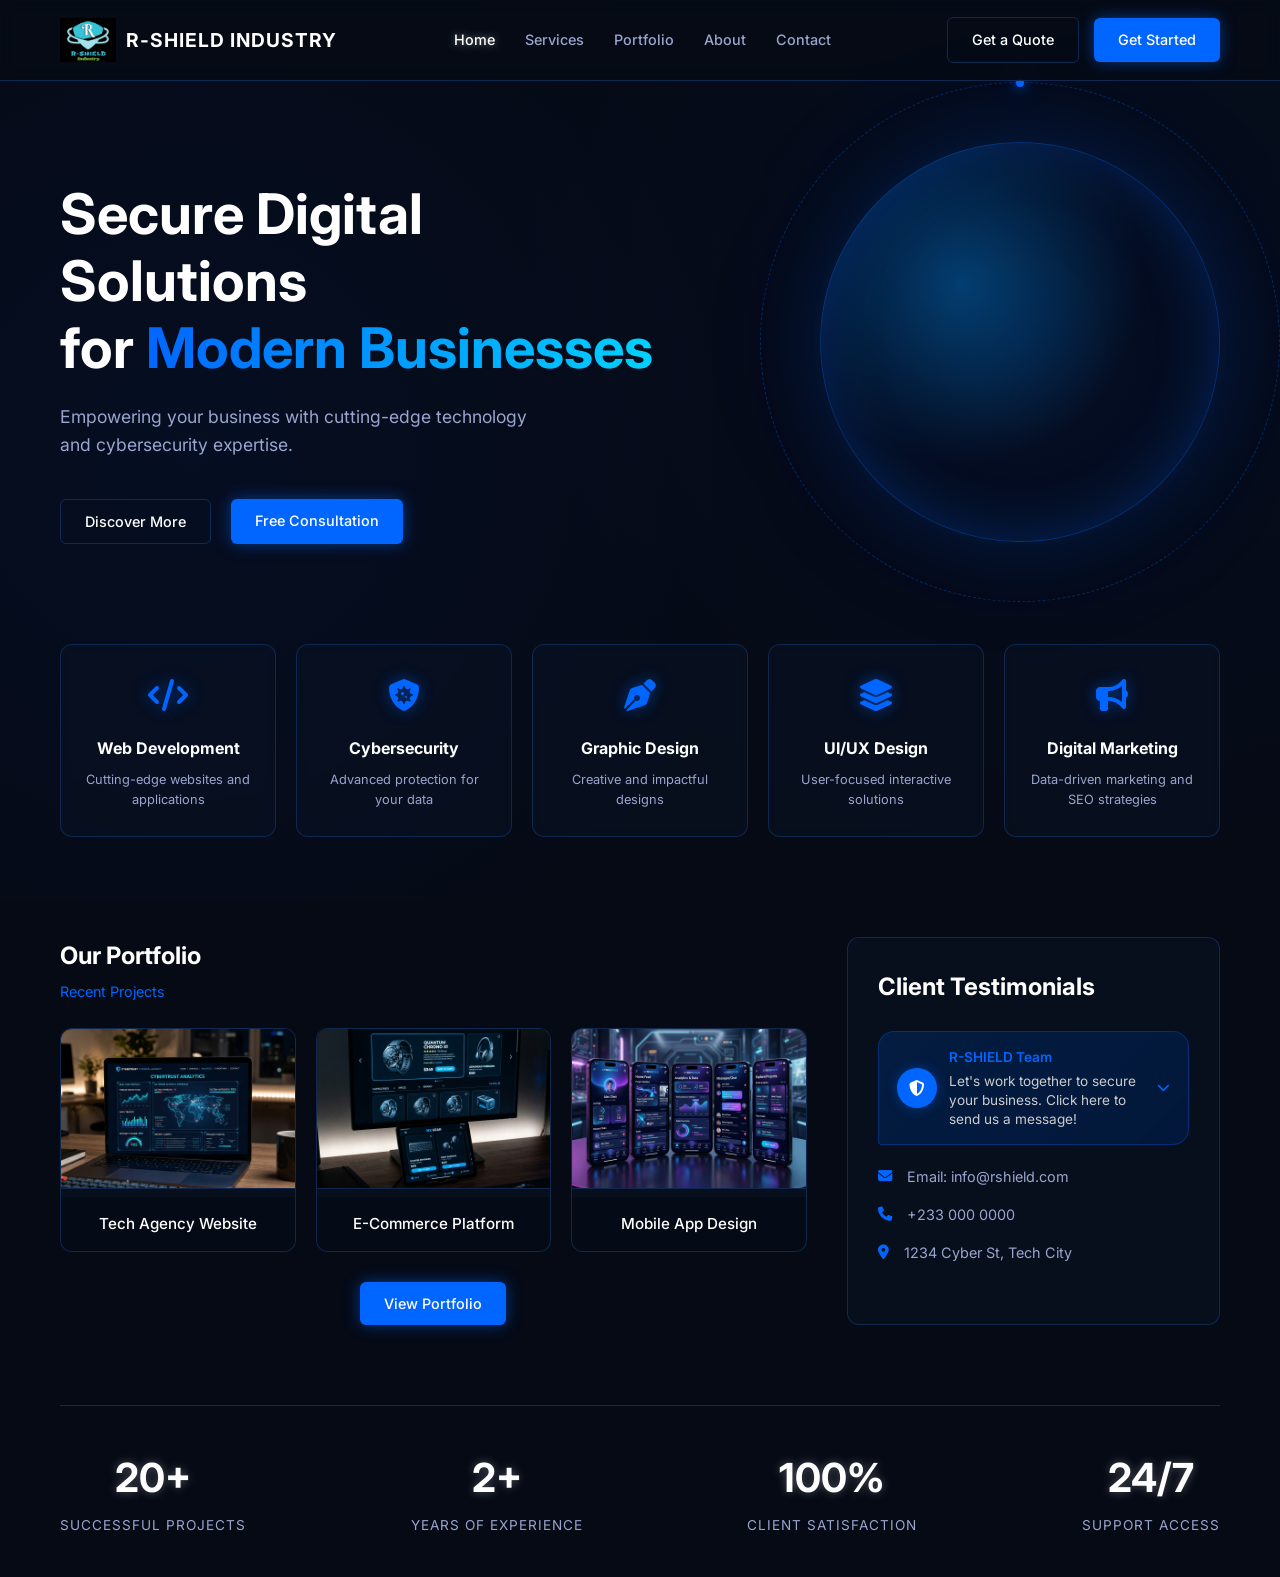
==== index.html @ 27b5699f "Fist commit" ====
<!DOCTYPE html>
<html lang="en">
<head>
    <meta charset="UTF-8">
    <meta name="viewport" content="width=device-width, initial-scale=1.0">
    <title>R-SHIELD INDUSTRY | Secure Digital Solutions</title>
    <link rel="stylesheet" href="styles.css">
    <link rel="stylesheet" href="https://cdnjs.cloudflare.com/ajax/libs/font-awesome/6.4.0/css/all.min.css">
</head>
<body>
    <header>
        <div class="container nav-container">
            <a href="index.html" class="logo">
                <img src="assets/images/logo.png" alt="R-SHIELD Logo">
                <span>R-SHIELD INDUSTRY</span>
            </a>
            <nav>
                <ul class="nav-links">
                    <li><a href="index.html" class="active">Home</a></li>
                    <li><a href="services.html">Services</a></li>
                    <li><a href="portfolio.html">Portfolio</a></li>
                    <li><a href="about.html">About</a></li>
                    <li><a href="contact.html">Contact</a></li>
                </ul>
            </nav>
            <div class="nav-actions">
                <a href="contact.html" class="btn btn-outline">Get a Quote</a>
                <a href="services.html" class="btn btn-primary">Get Started</a>
            </div>
        </div>
    </header>

    <main class="container">
        <!-- Hero Section -->
        <section class="hero">
            <div class="hero-content">
                <h1>Secure Digital Solutions<br>for <span class="text-gradient">Modern Businesses</span></h1>
                <p>Empowering your business with cutting-edge technology and cybersecurity expertise.</p>
                <div class="hero-btns">
                    <a href="about.html" class="btn btn-outline">Discover More</a>
                    <a href="contact.html" class="btn btn-primary">Free Consultation</a>
                </div>
            </div>
            <div class="hero-graphic">
                <div class="globe-ring globe-ring-1">
                    <div class="globe-ring-dot"></div>
                </div>
                <div class="globe"></div>
            </div>
        </section>

        <!-- Services Grid -->
        <section class="services">
            <div class="services-grid">
                <div class="service-card">
                    <div class="service-icon"><i class="fa-solid fa-code"></i></div>
                    <h3>Web Development</h3>
                    <p>Cutting-edge websites and applications</p>
                </div>
                <div class="service-card">
                    <div class="service-icon"><i class="fa-solid fa-shield-virus"></i></div>
                    <h3>Cybersecurity</h3>
                    <p>Advanced protection for your data</p>
                </div>
                <div class="service-card">
                    <div class="service-icon"><i class="fa-solid fa-pen-nib"></i></div>
                    <h3>Graphic Design</h3>
                    <p>Creative and impactful designs</p>
                </div>
                <div class="service-card">
                    <div class="service-icon"><i class="fa-solid fa-layer-group"></i></div>
                    <h3>UI/UX Design</h3>
                    <p>User-focused interactive solutions</p>
                </div>
                <div class="service-card">
                    <div class="service-icon"><i class="fa-solid fa-bullhorn"></i></div>
                    <h3>Digital Marketing</h3>
                    <p>Data-driven marketing and SEO strategies</p>
                </div>
            </div>
        </section>

        <!-- Bottom Layout: Portfolio & Testimonials/Contact -->
        <section class="bottom-section">
            <div class="portfolio-section">
                <div class="section-header">
                    <h2>Our Portfolio</h2>
                    <p>Recent Projects</p>
                </div>
                <div class="portfolio-grid">
                    <div class="portfolio-card">
                        <img src="assets/images/project-tech-agency.png" alt="Tech Agency Website" class="portfolio-img">
                        <div class="portfolio-title">Tech Agency Website</div>
                    </div>
                    <div class="portfolio-card">
                        <img src="assets/images/project-ecommerce.png" alt="E-Commerce Platform" class="portfolio-img">
                        <div class="portfolio-title">E-Commerce Platform</div>
                    </div>
                    <div class="portfolio-card">
                        <img src="assets/images/project-mobile-app.png" alt="Mobile App Design" class="portfolio-img">
                        <div class="portfolio-title">Mobile App Design</div>
                    </div>
                </div>
                <a href="portfolio.html" class="btn btn-primary btn-center" style="width: max-content;">View Portfolio</a>
            </div>

            <div class="contact-panel" style="overflow: visible;">
                <div class="section-header">
                    <h2>Client Testimonials</h2>
                </div>

                <!-- Message Bubble -->
                <div class="message-bubble" id="messageBubble" onclick="toggleContactForm()">
                    <div class="bubble-avatar">
                        <i class="fa-solid fa-shield-halved"></i>
                    </div>
                    <div class="bubble-content">
                        <div class="bubble-name">R-SHIELD Team</div>
                        <p>Let's work together to secure your business. Click here to send us a message!</p>
                    </div>
                    <div class="bubble-indicator">
                        <i class="fa-solid fa-chevron-down" id="bubbleArrow"></i>
                    </div>
                </div>
                
                <div class="contact-info">
                    <div class="contact-item">
                        <i class="fa-solid fa-envelope"></i>
                        <span>Email: info@rshield.com</span>
                    </div>
                    <div class="contact-item">
                        <i class="fa-solid fa-phone"></i>
                        <span>+233 000 0000</span>
                    </div>
                    <div class="contact-item">
                        <i class="fa-solid fa-location-dot"></i>
                        <span>1234 Cyber St, Tech City</span>
                    </div>
                </div>

                <!-- Collapsible Contact Form -->
                <div class="contact-form-wrapper" id="contactFormWrapper">
                    <div class="contact-form" style="position: relative; right: auto; bottom: auto; width: 100%; cursor: default;">
                        <form action="https://formspree.io/f/mrejvlvp" method="POST">
                            <div class="form-group">
                                <input type="text" name="name" class="form-control" placeholder="Your Name" required>
                            </div>
                            <div class="form-group">
                                <input type="email" name="email" class="form-control" placeholder="Your Email" required>
                            </div>
                            <div class="form-group">
                                <textarea name="message" class="form-control" placeholder="Your Message" required></textarea>
                            </div>
                            <button type="submit" class="btn btn-primary">Send Message</button>
                        </form>
                    </div>
                </div>
            </div>
        </section>

        <!-- Stats Footer -->
        <section class="stats">
            <div class="stats-grid">
                <div class="stat-item">
                    <div class="stat-num">20+</div>
                    <div class="stat-label">Successful Projects</div>
                </div>
                <div class="stat-item">
                    <div class="stat-num">2+</div>
                    <div class="stat-label">Years of Experience</div>
                </div>
                <div class="stat-item">
                    <div class="stat-num">100%</div>
                    <div class="stat-label">Client Satisfaction</div>
                </div>
                <div class="stat-item">
                    <div class="stat-num">24/7</div>
                    <div class="stat-label">Support Access</div>
                </div>
            </div>
        </section>
    </main>

    <script>
    function toggleContactForm() {
        const wrapper = document.getElementById('contactFormWrapper');
        const arrow = document.getElementById('bubbleArrow');
        const bubble = document.getElementById('messageBubble');
        wrapper.classList.toggle('open');
        bubble.classList.toggle('active');
        arrow.style.transform = wrapper.classList.contains('open') ? 'rotate(180deg)' : 'rotate(0deg)';
    }
    </script>
</body>
</html>
---- styles.css ----
@import url('https://fonts.googleapis.com/css2?family=Inter:wght@300;400;500;600;700&display=swap');

:root {
  --bg-color: #050a15;
  --panel-bg: rgba(13, 22, 45, 0.6);
  --border-color: rgba(30, 70, 140, 0.5);
  --text-main: #ffffff;
  --text-muted: #9aa5ce;
  --accent-color: #0066ff;
  --accent-hover: #3385ff;
  --neon-glow: 0 0 15px rgba(0, 102, 255, 0.5);
  --glass-bg: rgba(10, 20, 40, 0.4);
  --glass-border: 1px solid rgba(40, 100, 200, 0.3);
}

* {
  margin: 0;
  padding: 0;
  box-sizing: border-box;
  font-family: 'Inter', sans-serif;
}

body {
  background-color: var(--bg-color);
  color: var(--text-main);
  line-height: 1.6;
  background-image: 
    radial-gradient(circle at 15% 50%, rgba(0, 50, 150, 0.1) 0%, transparent 50%),
    radial-gradient(circle at 85% 30%, rgba(0, 80, 200, 0.05) 0%, transparent 50%);
  background-attachment: fixed;
  overflow-x: hidden;
}

a {
  text-decoration: none;
  color: inherit;
  transition: all 0.3s ease;
}

ul {
  list-style: none;
}

/* Container */
.container {
  max-width: 1200px;
  margin: 0 auto;
  padding: 0 20px;
}

/* Header */
header {
  border-bottom: 1px solid var(--border-color);
  background: rgba(5, 10, 21, 0.8);
  backdrop-filter: blur(10px);
  position: sticky;
  top: 0;
  z-index: 100;
}

.nav-container {
  display: flex;
  justify-content: space-between;
  align-items: center;
  height: 80px;
}

.logo {
  display: flex;
  align-items: center;
  gap: 10px;
  font-weight: 700;
  font-size: 1.2rem;
  letter-spacing: 1px;
}

.logo img {
  height: 45px;
  width: auto;
  object-fit: contain;
}

.nav-links {
  display: flex;
  gap: 30px;
}

.nav-links a {
  font-size: 0.9rem;
  font-weight: 500;
  color: var(--text-muted);
}

.nav-links a:hover, .nav-links a.active {
  color: var(--text-main);
  text-shadow: 0 0 8px rgba(255, 255, 255, 0.5);
}

.nav-actions {
  display: flex;
  gap: 15px;
  align-items: center;
}

.btn {
  padding: 10px 24px;
  border-radius: 6px;
  font-size: 0.9rem;
  font-weight: 500;
  cursor: pointer;
  transition: all 0.3s ease;
}

.btn-outline {
  background: transparent;
  border: 1px solid var(--border-color);
  color: var(--text-main);
}

.btn-outline:hover {
  background: rgba(255, 255, 255, 0.05);
  border-color: var(--text-muted);
}

.btn-primary {
  background: var(--accent-color);
  border: none;
  color: white;
  box-shadow: var(--neon-glow);
}

.btn-primary:hover {
  background: var(--accent-hover);
  box-shadow: 0 0 20px rgba(0, 102, 255, 0.7);
}

/* Hero Section */
.hero {
  padding: 100px 0 60px;
  position: relative;
}

.hero-content {
  max-width: 600px;
}

.hero h1 {
  font-size: 3.5rem;
  line-height: 1.2;
  margin-bottom: 20px;
  font-weight: 700;
}

.text-gradient {
  background: linear-gradient(90deg, #0066ff, #00d2ff);
  -webkit-background-clip: text;
  -webkit-text-fill-color: transparent;
}

.hero p {
  color: var(--text-muted);
  font-size: 1.1rem;
  margin-bottom: 40px;
  max-width: 500px;
}

.hero-btns {
  display: flex;
  gap: 20px;
}

.hero-graphic {
  position: absolute;
  top: 50%;
  right: 0;
  transform: translateY(-50%);
  width: 400px;
  height: 400px;
  pointer-events: none;
  z-index: -1;
}

.globe {
  width: 100%;
  height: 100%;
  border-radius: 50%;
  background:
    radial-gradient(circle at 35% 35%, rgba(0, 150, 255, 0.35) 0%, transparent 50%),
    radial-gradient(circle at 50% 50%, rgba(0, 60, 180, 0.15) 0%, transparent 80%),
    radial-gradient(circle at 50% 50%, #050a15 0%, #050a15 100%);
  border: 1.5px solid rgba(0, 100, 255, 0.4);
  box-shadow:
    inset 0 0 60px rgba(0, 100, 255, 0.25),
    inset 0 0 120px rgba(0, 60, 200, 0.1),
    0 0 80px rgba(0, 100, 255, 0.15),
    0 0 150px rgba(0, 60, 200, 0.08);
  position: relative;
  overflow: hidden;
  animation: globePulse 4s ease-in-out infinite;
}

/* Horizontal grid lines 
.globe::before {
  content: '';
  position: absolute;
  top: 0; left: 0; right: 0; bottom: 0;
  border-radius: 50%;
  background:
    repeating-linear-gradient(
      0deg,
      transparent,
      transparent 18%,
      rgba(0, 100, 255, 0.12) 18%,
      rgba(0, 100, 255, 0.12) 18.5%
    );
  animation: globeGridScroll 12s linear infinite;
} */

/* Vertical grid lines 
.globe::after {
  content: '';
  position: absolute;
  top: 0; left: 0; right: 0; bottom: 0;
  border-radius: 50%;
  background:
    repeating-linear-gradient(
      90deg,
      transparent,
      transparent 14%,
      rgba(0, 100, 255, 0.1) 14%,
      rgba(0, 100, 255, 0.1) 14.5%
    );
  animation: globeGridScroll 20s linear infinite reverse;
} */

/* Orbital rings */
.globe-ring {
  position: absolute;
  border-radius: 50%;
  border: 1.5px solid rgba(0, 120, 255, 0.3);
  animation: orbitSpin 15s linear infinite;
}

.globe-ring-1 {
  top: -15%; left: -15%; right: -15%; bottom: -15%;
  border-style: dashed;
  animation-duration: 20s;
}


/* Dot on ring */
.globe-ring-dot {
  position: absolute;
  width: 8px;
  height: 8px;
  background: var(--accent-color);
  border-radius: 50%;
  box-shadow: 0 0 12px var(--accent-color), 0 0 25px rgba(0, 102, 255, 0.5);
  top: -4px;
  left: 50%;
  transform: translateX(-50%);
}

@keyframes orbitSpin {
  from { transform: rotate(0deg); }
  to { transform: rotate(360deg); }
}

@keyframes globePulse {
  0%, 100% { box-shadow: inset 0 0 60px rgba(0,100,255,0.25), 0 0 80px rgba(0,100,255,0.15); }
  50% { box-shadow: inset 0 0 80px rgba(0,100,255,0.35), 0 0 120px rgba(0,100,255,0.25); }
}

@keyframes globeGridScroll {
  from { transform: rotate(0deg); }
  to { transform: rotate(360deg); }
}

/* Services */
.services {
  padding: 40px 0;
}

.services-grid {
  display: flex;
  flex-wrap: wrap;
  gap: 20px;
  justify-content: center;
}

.service-card {
  background: var(--glass-bg);
  border: var(--glass-border);
  padding: 25px 20px;
  border-radius: 12px;
  text-align: center;
  flex: 1;
  min-width: 180px;
  transition: transform 0.3s ease, box-shadow 0.3s ease;
  backdrop-filter: blur(5px);
}

.service-card:hover {
  transform: translateY(-5px);
  box-shadow: 0 10px 30px rgba(0, 100, 255, 0.15);
  border-color: rgba(0, 100, 255, 0.5);
}

.service-icon {
  font-size: 2rem;
  margin-bottom: 15px;
  color: var(--accent-color);
  text-shadow: var(--neon-glow);
}

.service-card h3 {
  font-size: 1rem;
  margin-bottom: 8px;
}

.service-card p {
  font-size: 0.8rem;
  color: var(--text-muted);
}

/* Layout for bottom half */
.bottom-section {
  display: grid;
  grid-template-columns: 2fr 1fr;
  gap: 40px;
  padding: 60px 0;
}

/* Portfolio */
.section-header {
  margin-bottom: 25px;
}

.section-header h2 {
  font-size: 1.5rem;
  margin-bottom: 5px;
}

.section-header p {
  color: var(--accent-color);
  font-size: 0.9rem;
}

.portfolio-grid {
  display: grid;
  grid-template-columns: repeat(3, 1fr);
  gap: 20px;
  margin-bottom: 30px;
}

.portfolio-card {
  background: var(--glass-bg);
  border: var(--glass-border);
  border-radius: 12px;
  overflow: hidden;
  position: relative;
  transition: transform 0.3s ease;
}

.portfolio-card:hover {
  transform: scale(1.03);
}

.portfolio-img {
  width: 100%;
  height: 160px;
  background-color: rgba(0,0,0,0.5);
  object-fit: cover;
  border-bottom: 1px solid var(--border-color);
}

.portfolio-title {
  padding: 15px;
  text-align: center;
  font-size: 0.95rem;
  font-weight: 500;
  background: rgba(5, 10, 21, 0.8);
}

.btn-center {
  display: block;
  margin: 0 auto;
}

/* Contact / Testimonials */
.contact-panel {
  background: var(--glass-bg);
  border: var(--glass-border);
  border-radius: 12px;
  padding: 30px;
  position: relative;
}

.testimonial-box {
  background: rgba(0, 0, 0, 0.3);
  padding: 15px;
  border-radius: 8px;
  border-left: 3px solid var(--accent-color);
  margin-bottom: 30px;
  font-size: 0.95rem;
  font-style: italic;
  color: #ddd;
}

/* Message Bubble */
.message-bubble {
  display: flex;
  align-items: center;
  gap: 12px;
  background: linear-gradient(135deg, rgba(0, 50, 120, 0.4), rgba(0, 30, 80, 0.6));
  border: 1px solid rgba(0, 100, 255, 0.3);
  border-radius: 16px;
  border-bottom-left-radius: 4px;
  padding: 15px 18px;
  margin-bottom: 20px;
  cursor: pointer;
  transition: all 0.3s ease;
  position: relative;
}

.message-bubble:hover {
  border-color: var(--accent-color);
  box-shadow: 0 4px 20px rgba(0, 102, 255, 0.2);
  transform: translateY(-2px);
}

.message-bubble.active {
  border-color: var(--accent-color);
  box-shadow: 0 4px 25px rgba(0, 102, 255, 0.3);
}

.bubble-avatar {
  width: 40px;
  height: 40px;
  min-width: 40px;
  background: var(--accent-color);
  border-radius: 50%;
  display: flex;
  align-items: center;
  justify-content: center;
  font-size: 1rem;
  color: white;
  box-shadow: 0 0 12px rgba(0, 102, 255, 0.4);
}

.bubble-content {
  flex: 1;
}

.bubble-name {
  font-weight: 600;
  font-size: 0.85rem;
  color: var(--accent-color);
  margin-bottom: 3px;
}

.bubble-content p {
  font-size: 0.85rem;
  color: #ccc;
  margin: 0;
  line-height: 1.4;
}

.bubble-indicator {
  color: var(--accent-color);
  font-size: 0.8rem;
}

.bubble-indicator i {
  transition: transform 0.3s ease;
}

/* Collapsible Contact Form Wrapper */
.contact-form-wrapper {
  max-height: 0;
  overflow: hidden;
  transition: max-height 0.5s cubic-bezier(0.4, 0, 0.2, 1), opacity 0.3s ease;
  opacity: 0;
}

.contact-form-wrapper.open {
  max-height: 500px;
  opacity: 1;
}

.contact-info {
  margin-bottom: 30px;
}

.contact-item {
  display: flex;
  align-items: center;
  gap: 15px;
  margin-bottom: 15px;
  font-size: 0.9rem;
  color: var(--text-muted);
}

.contact-item i {
  color: var(--accent-color);
}

.contact-form {
  position: absolute;
  right: -20px;
  bottom: -20px;
  background: rgba(8, 16, 32, 0.95);
  padding: 25px;
  border-radius: 12px;
  border: 1px solid var(--border-color);
  box-shadow: 0 15px 40px rgba(0,0,0,0.5);
  width: calc(100% - 40px);
  backdrop-filter: blur(10px);
  cursor: grab;
  z-index: 10;
  transition: box-shadow 0.3s ease;
  user-select: none;
}

.contact-form.dragging {
  cursor: grabbing;
  box-shadow: 0 20px 60px rgba(0, 102, 255, 0.3), 0 15px 40px rgba(0,0,0,0.6);
  border-color: var(--accent-color);
}

.contact-form .drag-handle {
  display: flex;
  align-items: center;
  justify-content: center;
  gap: 5px;
  padding: 6px 0 12px;
  cursor: grab;
  color: var(--text-muted);
  font-size: 0.75rem;
  letter-spacing: 1px;
  text-transform: uppercase;
}

.contact-form .drag-handle i {
  font-size: 0.7rem;
}

.form-group {
  margin-bottom: 15px;
}

.form-control {
  width: 100%;
  background: rgba(255, 255, 255, 0.05);
  border: 1px solid rgba(255, 255, 255, 0.1);
  padding: 12px 15px;
  border-radius: 6px;
  color: white;
  font-size: 0.9rem;
  outline: none;
  transition: border-color 0.3s;
}

.form-control:focus {
  border-color: var(--accent-color);
}

select.form-control option {
  background-color: var(--bg-color);
  color: white;
}

textarea.form-control {
  resize: vertical;
  min-height: 80px;
}

.contact-form .btn {
  width: 100%;
}

/* Stats Footer */
.stats {
  border-top: 1px solid var(--border-color);
  padding: 40px 0;
  margin-top: 20px;
}

.stats-grid {
  display: flex;
  justify-content: space-between;
}

.stat-item {
  text-align: center;
}

.stat-num {
  font-size: 2.5rem;
  font-weight: 700;
  color: white;
  text-shadow: 0 0 10px rgba(255, 255, 255, 0.3);
  margin-bottom: 5px;
}

.stat-label {
  font-size: 0.85rem;
  color: var(--text-muted);
  text-transform: uppercase;
  letter-spacing: 1px;
}

/* Page specific content area */
.page-header {
  text-align: center;
  padding: 100px 0 80px;
  border-bottom: 1px solid var(--border-color);
  margin-bottom: 60px;
  position: relative;
  overflow: hidden;
  background:
    linear-gradient(135deg, rgba(0, 30, 80, 0.9) 0%, rgba(5, 10, 21, 0.95) 50%, rgba(0, 50, 120, 0.8) 100%);
}

/* Animated grid overlay */
.page-header::before {
  content: '';
  position: absolute;
  top: 0; left: 0; right: 0; bottom: 0;
  background-image:
    linear-gradient(rgba(0, 100, 255, 0.06) 1px, transparent 1px),
    linear-gradient(90deg, rgba(0, 100, 255, 0.06) 1px, transparent 1px);
  background-size: 60px 60px;
  animation: headerGridShift 20s linear infinite;
  z-index: 0;
}

/* Glowing radial accent */
.page-header::after {
  content: '';
  position: absolute;
  width: 500px;
  height: 500px;
  border-radius: 50%;
  top: 50%;
  left: 50%;
  transform: translate(-50%, -50%);
  background: radial-gradient(circle, rgba(0, 102, 255, 0.15) 0%, transparent 70%);
  animation: headerPulse 6s ease-in-out infinite;
  z-index: 0;
}

.page-header .container {
  position: relative;
  z-index: 1;
}

.page-header h1 {
  font-size: 2.8rem;
  margin-bottom: 15px;
  text-shadow: 0 0 30px rgba(0, 102, 255, 0.3);
}

.page-header p {
  color: var(--text-muted);
  max-width: 600px;
  margin: 0 auto;
  font-size: 1.1rem;
}

/* Floating particles for headers */
.header-particles {
  position: absolute;
  top: 0; left: 0; right: 0; bottom: 0;
  z-index: 0;
  overflow: hidden;
}

.header-particles span {
  position: absolute;
  width: 4px;
  height: 4px;
  background: rgba(0, 150, 255, 0.5);
  border-radius: 50%;
  box-shadow: 0 0 6px rgba(0, 150, 255, 0.4);
  animation: floatParticle 8s infinite ease-in-out;
}

.header-particles span:nth-child(1) { left: 10%; top: 20%; animation-delay: 0s; animation-duration: 7s; }
.header-particles span:nth-child(2) { left: 25%; top: 70%; animation-delay: 1s; animation-duration: 9s; width: 3px; height: 3px; }
.header-particles span:nth-child(3) { left: 50%; top: 40%; animation-delay: 2s; animation-duration: 6s; }
.header-particles span:nth-child(4) { left: 70%; top: 15%; animation-delay: 0.5s; animation-duration: 10s; width: 5px; height: 5px; }
.header-particles span:nth-child(5) { left: 85%; top: 60%; animation-delay: 3s; animation-duration: 8s; }
.header-particles span:nth-child(6) { left: 40%; top: 85%; animation-delay: 1.5s; animation-duration: 7.5s; width: 3px; height: 3px; }
.header-particles span:nth-child(7) { left: 60%; top: 30%; animation-delay: 4s; animation-duration: 11s; }
.header-particles span:nth-child(8) { left: 15%; top: 55%; animation-delay: 2.5s; animation-duration: 9.5s; width: 5px; height: 5px; }

/* Page-specific header themes */
.page-header.header-services {
  background:
    linear-gradient(135deg, rgba(0, 40, 100, 0.9) 0%, rgba(5, 10, 21, 0.95) 40%, rgba(0, 80, 160, 0.7) 100%),
    url('../assets/images/service.png');
  background-size: cover;
  background-position: center;
}
.page-header.header-services::after {
  background: radial-gradient(circle, rgba(0, 180, 255, 0.12) 0%, transparent 70%);
}
.page-header.header-services .header-particles span {
  background: rgba(0, 200, 255, 0.5);
  box-shadow: 0 0 8px rgba(0, 200, 255, 0.5);
}

.page-header.header-portfolio {
  background:
    linear-gradient(135deg, rgba(10, 20, 60, 0.9) 0%, rgba(5, 10, 21, 0.95) 40%, rgba(30, 60, 150, 0.7) 100%),
    url('../assets/images/portfolio.png');
  background-size: cover;
  background-position: center;
}
.page-header.header-portfolio::after {
  background: radial-gradient(circle, rgba(60, 100, 255, 0.12) 0%, transparent 70%);
}
.page-header.header-portfolio .header-particles span {
  background: rgba(80, 120, 255, 0.5);
  box-shadow: 0 0 8px rgba(80, 120, 255, 0.5);
}

.page-header.header-about {
  background:
    linear-gradient(135deg, rgba(20, 10, 60, 0.9) 0%, rgba(5, 10, 21, 0.95) 40%, rgba(60, 20, 120, 0.6) 100%),
    url('../assets/images/about.png');
  background-size: cover;
  background-position: center;
}
.page-header.header-about::after {
  background: radial-gradient(circle, rgba(120, 60, 255, 0.1) 0%, transparent 70%);
}
.page-header.header-about .header-particles span {
  background: rgba(140, 80, 255, 0.5);
  box-shadow: 0 0 8px rgba(140, 80, 255, 0.5);
}

.page-header.header-contact {
  background:
    linear-gradient(135deg, rgba(0, 40, 50, 0.9) 0%, rgba(5, 10, 21, 0.95) 40%, rgba(0, 100, 80, 0.6) 100%),
    url('../assets/images/contact.png');
  background-size: cover;
  background-position: center;
}
.page-header.header-contact::after {
  background: radial-gradient(circle, rgba(0, 200, 150, 0.1) 0%, transparent 70%);
}
.page-header.header-contact .header-particles span {
  background: rgba(0, 220, 170, 0.5);
  box-shadow: 0 0 8px rgba(0, 220, 170, 0.5);
}

@keyframes headerGridShift {
  0% { transform: translate(0, 0); }
  100% { transform: translate(60px, 60px); }
}

@keyframes headerPulse {
  0%, 100% { opacity: 0.6; transform: translate(-50%, -50%) scale(1); }
  50% { opacity: 1; transform: translate(-50%, -50%) scale(1.15); }
}

@keyframes floatParticle {
  0%, 100% { transform: translateY(0) translateX(0); opacity: 0.4; }
  25% { transform: translateY(-20px) translateX(10px); opacity: 1; }
  50% { transform: translateY(-10px) translateX(-15px); opacity: 0.6; }
  75% { transform: translateY(-25px) translateX(5px); opacity: 0.9; }
}

.content-section {
  padding: 40px 0;
  min-height: 50vh;
}

/* About page */
.about-grid {
  display: grid;
  grid-template-columns: 1fr 1fr;
  gap: 50px;
  align-items: center;
}

.about-text h2 {
  font-size: 2rem;
  margin-bottom: 20px;
  color: var(--text-main);
}

.about-text p {
  color: var(--text-muted);
  margin-bottom: 15px;
  font-size: 1.05rem;
}

.team-grid {
  display: grid;
  grid-template-columns: repeat(3, 1fr);
  gap: 30px;
  margin-top: 60px;
}

.team-card {
  background: var(--glass-bg);
  border: var(--glass-border);
  border-radius: 12px;
  padding: 20px;
  text-align: center;
}

.team-card img {
  width: 150px;
  height: 150px;
  border-radius: 50%;
  object-fit: cover;
  margin-bottom: 15px;
  border: 3px solid var(--accent-color);
}

.team-card h3 {
  font-size: 1.2rem;
  margin-bottom: 5px;
}

.team-card p {
  color: var(--accent-color);
  font-size: 0.9rem;
}

@media (max-width: 900px) {
  .hero-graphic {
    display: none;
  }
  .bottom-section {
    grid-template-columns: 1fr;
  }
  .portfolio-grid {
    grid-template-columns: 1fr;
  }
  .contact-form {
    position: relative;
    right: 0;
    bottom: 0;
    width: 100%;
    margin-top: 20px;
  }
  .stats-grid {
    flex-wrap: wrap;
    gap: 30px;
  }
  .stat-item {
    width: 45%;
  }
  .about-grid {
    grid-template-columns: 1fr;
  }
  .team-grid {
    grid-template-columns: 1fr;
  }
}
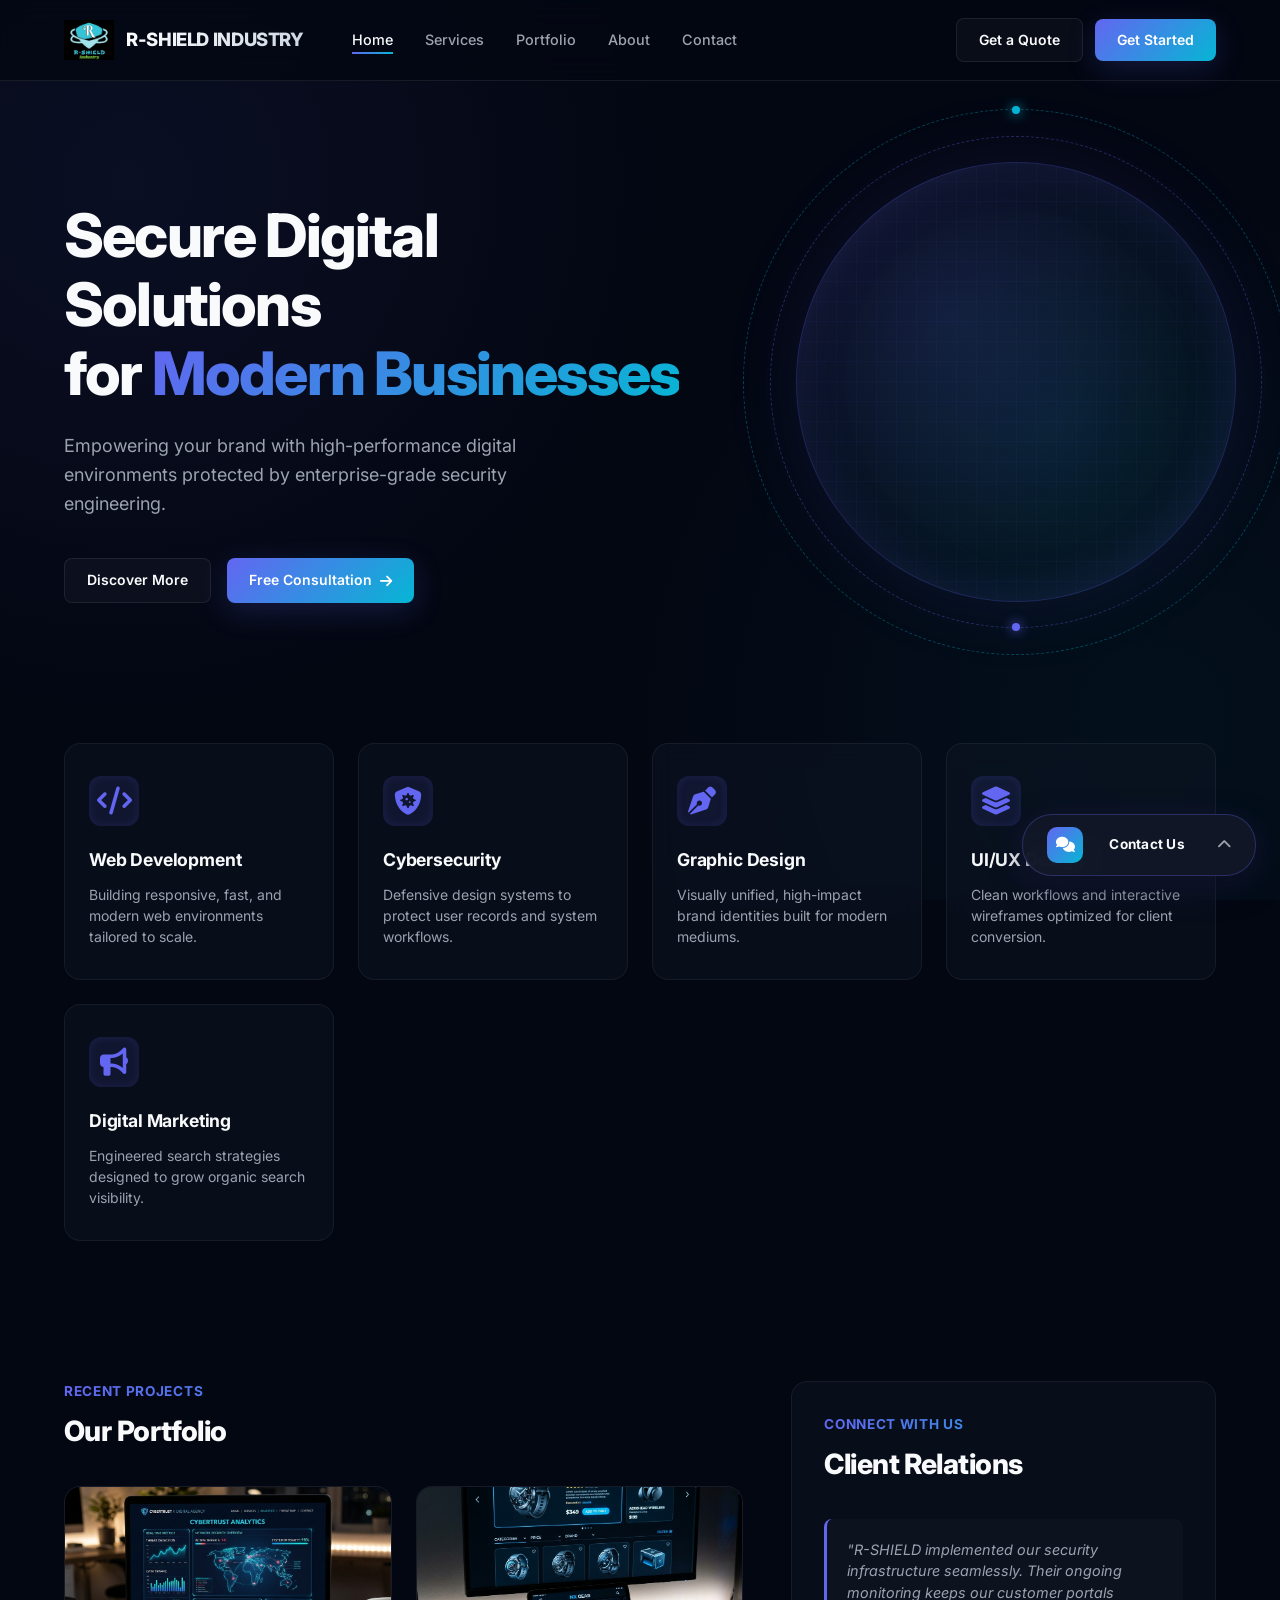
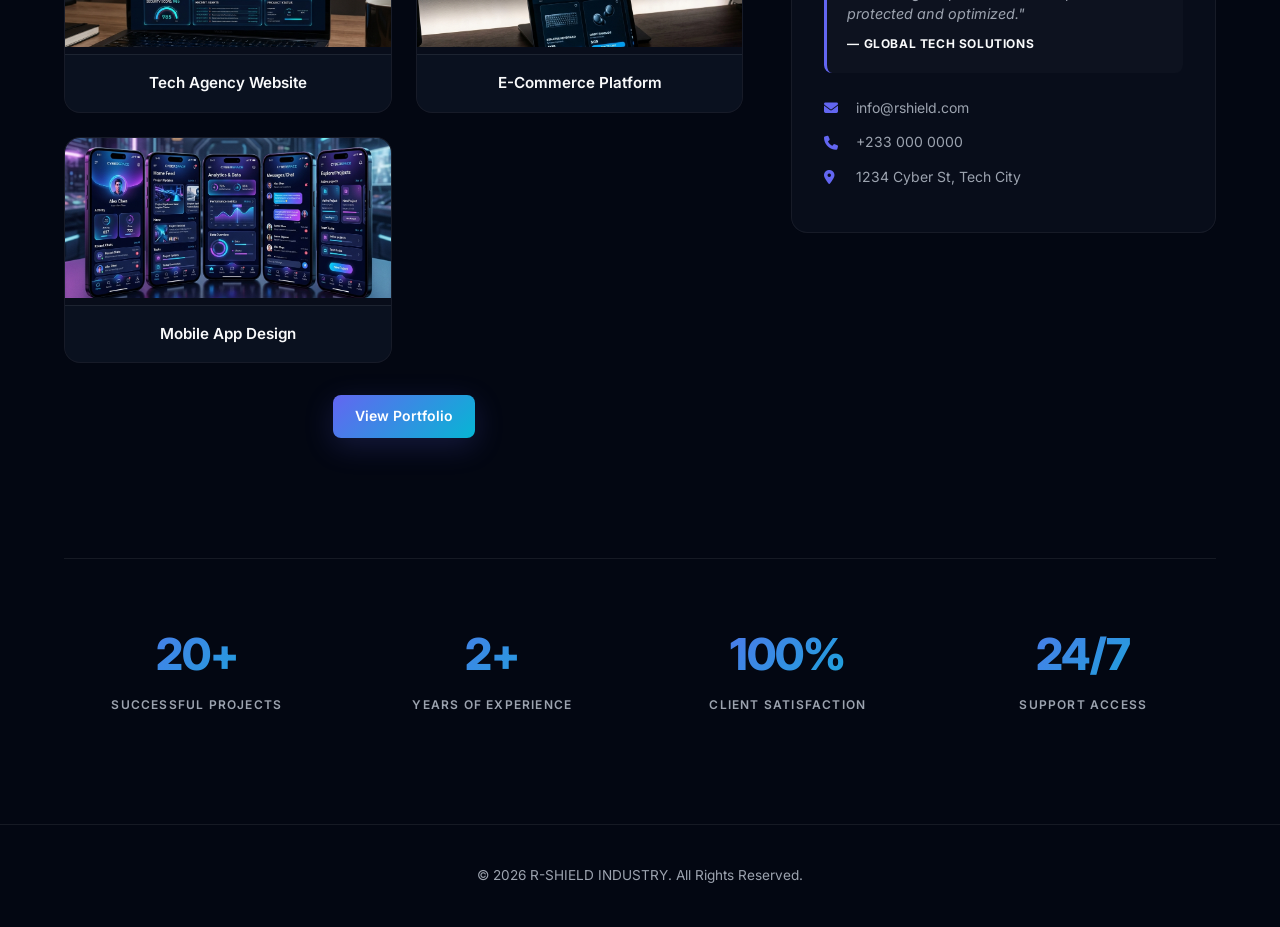
==== commit 3f52b4bc: "updated UI and added responsiveness" ====
--- a/index.html
+++ b/index.html
@@ -14,19 +14,26 @@
                 <img src="assets/images/logo.png" alt="R-SHIELD Logo">
                 <span>R-SHIELD INDUSTRY</span>
             </a>
-            <nav>
-                <ul class="nav-links">
-                    <li><a href="index.html" class="active">Home</a></li>
-                    <li><a href="services.html">Services</a></li>
-                    <li><a href="portfolio.html">Portfolio</a></li>
-                    <li><a href="about.html">About</a></li>
-                    <li><a href="contact.html">Contact</a></li>
-                </ul>
-            </nav>
-            <div class="nav-actions">
-                <a href="contact.html" class="btn btn-outline">Get a Quote</a>
-                <a href="services.html" class="btn btn-primary">Get Started</a>
-            </div>
+            
+            <div class="nav-menu-wrapper" id="navMenuWrapper">
+                <nav>
+                    <ul class="nav-links">
+                        <li><a href="index.html" class="active">Home</a></li>
+                        <li><a href="services.html">Services</a></li>
+                        <li><a href="portfolio.html">Portfolio</a></li>
+                        <li><a href="about.html">About</a></li>
+                        <li><a href="contact.html">Contact</a></li>
+                    </ul>
+                </nav>
+                <div class="nav-actions">
+                    <a href="contact.html" class="btn btn-outline">Get a Quote</a>
+                    <a href="services.html" class="btn btn-primary">Get Started</a>
+                </div>
+            </div>
+
+            <button class="menu-toggle" id="menuToggle" aria-label="Toggle navigation" onclick="toggleMobileMenu()">
+                <i class="fa-solid fa-bars"></i>
+            </button>
         </div>
     </header>
 
@@ -35,14 +42,17 @@
         <section class="hero">
             <div class="hero-content">
                 <h1>Secure Digital Solutions<br>for <span class="text-gradient">Modern Businesses</span></h1>
-                <p>Empowering your business with cutting-edge technology and cybersecurity expertise.</p>
+                <p>Empowering your brand with high-performance digital environments protected by enterprise-grade security engineering.</p>
                 <div class="hero-btns">
                     <a href="about.html" class="btn btn-outline">Discover More</a>
-                    <a href="contact.html" class="btn btn-primary">Free Consultation</a>
+                    <a href="contact.html" class="btn btn-primary">Free Consultation <i class="fa-solid fa-arrow-right"></i></a>
                 </div>
             </div>
             <div class="hero-graphic">
-                <div class="globe-ring globe-ring-1">
+                <div class="globe-ring-1">
+                    <div class="globe-ring-dot"></div>
+                </div>
+                <div class="globe-ring-2">
                     <div class="globe-ring-dot"></div>
                 </div>
                 <div class="globe"></div>
@@ -55,27 +65,27 @@
                 <div class="service-card">
                     <div class="service-icon"><i class="fa-solid fa-code"></i></div>
                     <h3>Web Development</h3>
-                    <p>Cutting-edge websites and applications</p>
+                    <p>Building responsive, fast, and modern web environments tailored to scale.</p>
                 </div>
                 <div class="service-card">
                     <div class="service-icon"><i class="fa-solid fa-shield-virus"></i></div>
                     <h3>Cybersecurity</h3>
-                    <p>Advanced protection for your data</p>
+                    <p>Defensive design systems to protect user records and system workflows.</p>
                 </div>
                 <div class="service-card">
                     <div class="service-icon"><i class="fa-solid fa-pen-nib"></i></div>
                     <h3>Graphic Design</h3>
-                    <p>Creative and impactful designs</p>
+                    <p>Visually unified, high-impact brand identities built for modern mediums.</p>
                 </div>
                 <div class="service-card">
                     <div class="service-icon"><i class="fa-solid fa-layer-group"></i></div>
                     <h3>UI/UX Design</h3>
-                    <p>User-focused interactive solutions</p>
+                    <p>Clean workflows and interactive wireframes optimized for client conversion.</p>
                 </div>
                 <div class="service-card">
                     <div class="service-icon"><i class="fa-solid fa-bullhorn"></i></div>
                     <h3>Digital Marketing</h3>
-                    <p>Data-driven marketing and SEO strategies</p>
+                    <p>Engineered search strategies designed to grow organic search visibility.</p>
                 </div>
             </div>
         </section>
@@ -84,8 +94,8 @@
         <section class="bottom-section">
             <div class="portfolio-section">
                 <div class="section-header">
+                    <p>Recent Projects</p>
                     <h2>Our Portfolio</h2>
-                    <p>Recent Projects</p>
                 </div>
                 <div class="portfolio-grid">
                     <div class="portfolio-card">
@@ -101,32 +111,25 @@
                         <div class="portfolio-title">Mobile App Design</div>
                     </div>
                 </div>
-                <a href="portfolio.html" class="btn btn-primary btn-center" style="width: max-content;">View Portfolio</a>
-            </div>
-
-            <div class="contact-panel" style="overflow: visible;">
+                <a href="portfolio.html" class="btn btn-primary btn-center">View Portfolio</a>
+            </div>
+
+            <!-- Contact Panel Placeholder -->
+            <div class="contact-panel">
                 <div class="section-header">
-                    <h2>Client Testimonials</h2>
-                </div>
-
-                <!-- Message Bubble -->
-                <div class="message-bubble" id="messageBubble" onclick="toggleContactForm()">
-                    <div class="bubble-avatar">
-                        <i class="fa-solid fa-shield-halved"></i>
-                    </div>
-                    <div class="bubble-content">
-                        <div class="bubble-name">R-SHIELD Team</div>
-                        <p>Let's work together to secure your business. Click here to send us a message!</p>
-                    </div>
-                    <div class="bubble-indicator">
-                        <i class="fa-solid fa-chevron-down" id="bubbleArrow"></i>
-                    </div>
+                    <p>Connect With Us</p>
+                    <h2>Client Relations</h2>
+                </div>
+
+                <div class="testimonial-box">
+                    "R-SHIELD implemented our security infrastructure seamlessly. Their ongoing monitoring keeps our customer portals protected and optimized."
+                    <span class="testimonial-author">— Global Tech Solutions</span>
                 </div>
                 
-                <div class="contact-info">
+                <div class="contact-info" style="margin-bottom: 0;">
                     <div class="contact-item">
                         <i class="fa-solid fa-envelope"></i>
-                        <span>Email: info@rshield.com</span>
+                        <span>info@rshield.com</span>
                     </div>
                     <div class="contact-item">
                         <i class="fa-solid fa-phone"></i>
@@ -137,24 +140,6 @@
                         <span>1234 Cyber St, Tech City</span>
                     </div>
                 </div>
-
-                <!-- Collapsible Contact Form -->
-                <div class="contact-form-wrapper" id="contactFormWrapper">
-                    <div class="contact-form" style="position: relative; right: auto; bottom: auto; width: 100%; cursor: default;">
-                        <form action="https://formspree.io/f/mrejvlvp" method="POST">
-                            <div class="form-group">
-                                <input type="text" name="name" class="form-control" placeholder="Your Name" required>
-                            </div>
-                            <div class="form-group">
-                                <input type="email" name="email" class="form-control" placeholder="Your Email" required>
-                            </div>
-                            <div class="form-group">
-                                <textarea name="message" class="form-control" placeholder="Your Message" required></textarea>
-                            </div>
-                            <button type="submit" class="btn btn-primary">Send Message</button>
-                        </form>
-                    </div>
-                </div>
             </div>
         </section>
 
@@ -181,15 +166,68 @@
         </section>
     </main>
 
+    <!-- Static Floating Contact Widget -->
+    <div class="floating-contact-container" id="floatingContactContainer">
+        <!-- Floating Contact Form Wrapper -->
+        <div class="contact-form-wrapper floating-form-wrapper" id="contactFormWrapper">
+            <div class="contact-form-card">
+                <h3>Send a Message</h3>
+                <form action="https://formspree.io/f/mrejvlvp" method="POST">
+                    <div class="form-group">
+                        <input type="text" name="name" class="form-control" placeholder="Your Name" required>
+                    </div>
+                    <div class="form-group">
+                        <input type="email" name="email" class="form-control" placeholder="Your Email" required>
+                    </div>
+                    <div class="form-group">
+                        <textarea name="message" class="form-control" placeholder="Your Message" required></textarea>
+                    </div>
+                    <button type="submit" class="btn btn-primary" style="width: 100%;">Send Message</button>
+                </form>
+            </div>
+        </div>
+
+        <!-- Floating Message Bubble Trigger -->
+        <div class="message-bubble floating-bubble" id="messageBubble" onclick="toggleContactForm()">
+            <div class="bubble-avatar" style="width: 36px; height: 36px; min-width: 36px; font-size: 0.95rem; margin-right: 10px;">
+                <i class="fa-solid fa-comments"></i>
+            </div>
+            <div class="bubble-content-compact">
+                <div class="bubble-title-text">Contact Us</div>
+            </div>
+            <div class="bubble-indicator" style="margin-left: 8px;">
+                <i class="fa-solid fa-chevron-up" id="bubbleArrow"></i>
+            </div>
+        </div>
+    </div>
+
+    <footer style="border-top: 1px solid var(--border-color); padding: 40px 0; text-align: center; margin-top: 50px;">
+        <p style="color: var(--text-muted); font-size: 0.85rem;">© 2026 R-SHIELD INDUSTRY. All Rights Reserved.</p>
+    </footer>
+
     <script>
+    function toggleMobileMenu() {
+        const wrapper = document.getElementById('navMenuWrapper');
+        const toggleBtn = document.getElementById('menuToggle');
+        wrapper.classList.toggle('active');
+        
+        const icon = toggleBtn.querySelector('i');
+        if (wrapper.classList.contains('active')) {
+            icon.className = 'fa-solid fa-xmark';
+        } else {
+            icon.className = 'fa-solid fa-bars';
+        }
+    }
+
     function toggleContactForm() {
         const wrapper = document.getElementById('contactFormWrapper');
         const arrow = document.getElementById('bubbleArrow');
         const bubble = document.getElementById('messageBubble');
         wrapper.classList.toggle('open');
         bubble.classList.toggle('active');
+        
         arrow.style.transform = wrapper.classList.contains('open') ? 'rotate(180deg)' : 'rotate(0deg)';
     }
     </script>
 </body>
-</html>
+</html>
--- a/styles.css
+++ b/styles.css
@@ -1,16 +1,20 @@
-@import url('https://fonts.googleapis.com/css2?family=Inter:wght@300;400;500;600;700&display=swap');
+@import url('https://fonts.googleapis.com/css2?family=Inter:wght@300;400;500;600;700;800&display=swap');
 
 :root {
-  --bg-color: #050a15;
-  --panel-bg: rgba(13, 22, 45, 0.6);
-  --border-color: rgba(30, 70, 140, 0.5);
-  --text-main: #ffffff;
-  --text-muted: #9aa5ce;
-  --accent-color: #0066ff;
-  --accent-hover: #3385ff;
-  --neon-glow: 0 0 15px rgba(0, 102, 255, 0.5);
-  --glass-bg: rgba(10, 20, 40, 0.4);
-  --glass-border: 1px solid rgba(40, 100, 200, 0.3);
+  --bg-color: #030712;
+  --panel-bg: rgba(15, 23, 42, 0.6);
+  --border-color: rgba(255, 255, 255, 0.08);
+  --text-main: #f9fafb;
+  --text-muted: #9ca3af;
+  
+  /* Gradients & Accents */
+  --accent-color: #6366f1; /* Cyber Indigo */
+  --accent-hover: #4f46e5;
+  --accent-cyan: #06b6d4;
+  --gradient-primary: linear-gradient(135deg, #6366f1 0%, #06b6d4 100%);
+  --neon-glow: 0 8px 30px rgba(99, 102, 241, 0.2);
+  --glass-bg: rgba(17, 24, 39, 0.45);
+  --glass-border: 1px solid rgba(255, 255, 255, 0.06);
 }
 
 * {
@@ -25,16 +29,17 @@
   color: var(--text-main);
   line-height: 1.6;
   background-image: 
-    radial-gradient(circle at 15% 50%, rgba(0, 50, 150, 0.1) 0%, transparent 50%),
-    radial-gradient(circle at 85% 30%, rgba(0, 80, 200, 0.05) 0%, transparent 50%);
+    radial-gradient(circle at 10% 20%, rgba(99, 102, 241, 0.08) 0%, transparent 40%),
+    radial-gradient(circle at 90% 80%, rgba(6, 182, 212, 0.05) 0%, transparent 40%);
   background-attachment: fixed;
   overflow-x: hidden;
+  -webkit-font-smoothing: antialiased;
 }
 
 a {
   text-decoration: none;
   color: inherit;
-  transition: all 0.3s ease;
+  transition: all 0.25s cubic-bezier(0.4, 0, 0.2, 1);
 }
 
 ul {
@@ -45,14 +50,14 @@
 .container {
   max-width: 1200px;
   margin: 0 auto;
-  padding: 0 20px;
+  padding: 0 24px;
 }
 
 /* Header */
 header {
   border-bottom: 1px solid var(--border-color);
-  background: rgba(5, 10, 21, 0.8);
-  backdrop-filter: blur(10px);
+  background: rgba(3, 7, 18, 0.75);
+  backdrop-filter: blur(16px);
   position: sticky;
   top: 0;
   z-index: 100;
@@ -68,384 +73,444 @@
 .logo {
   display: flex;
   align-items: center;
-  gap: 10px;
-  font-weight: 700;
-  font-size: 1.2rem;
-  letter-spacing: 1px;
+  gap: 12px;
+  font-weight: 800;
+  font-size: 1.15rem;
+  letter-spacing: -0.02em;
+  z-index: 110;
 }
 
 .logo img {
-  height: 45px;
+  height: 40px;
   width: auto;
   object-fit: contain;
 }
 
+.logo span {
+  background: linear-gradient(135deg, #ffffff 0%, #cbd5e1 100%);
+  -webkit-background-clip: text;
+  -webkit-text-fill-color: transparent;
+}
+
+/* Desktop Navigation Wrapper */
+.nav-menu-wrapper {
+  display: flex;
+  align-items: center;
+  justify-content: space-between;
+  flex-grow: 1;
+  margin-left: 48px;
+}
+
 .nav-links {
   display: flex;
-  gap: 30px;
+  gap: 32px;
 }
 
 .nav-links a {
   font-size: 0.9rem;
   font-weight: 500;
   color: var(--text-muted);
+  position: relative;
+  padding: 6px 0;
 }
 
 .nav-links a:hover, .nav-links a.active {
   color: var(--text-main);
-  text-shadow: 0 0 8px rgba(255, 255, 255, 0.5);
+}
+
+.nav-links a::after {
+  content: '';
+  position: absolute;
+  bottom: 0;
+  left: 0;
+  width: 0;
+  height: 2px;
+  background: var(--gradient-primary);
+  transition: width 0.25s ease;
+}
+
+.nav-links a:hover::after, .nav-links a.active::after {
+  width: 100%;
 }
 
 .nav-actions {
   display: flex;
-  gap: 15px;
-  align-items: center;
-}
-
+  gap: 12px;
+  align-items: center;
+}
+
+/* Menu Toggle Button (Mobile) */
+.menu-toggle {
+  display: none;
+  background: none;
+  border: none;
+  color: var(--text-main);
+  font-size: 1.5rem;
+  cursor: pointer;
+  padding: 8px;
+  z-index: 110;
+  transition: color 0.2s ease;
+}
+
+/* Buttons */
 .btn {
-  padding: 10px 24px;
-  border-radius: 6px;
-  font-size: 0.9rem;
-  font-weight: 500;
+  padding: 10px 22px;
+  border-radius: 8px;
+  font-size: 0.875rem;
+  font-weight: 600;
   cursor: pointer;
-  transition: all 0.3s ease;
+  display: inline-flex;
+  align-items: center;
+  justify-content: center;
+  gap: 8px;
+  transition: all 0.2s cubic-bezier(0.4, 0, 0.2, 1);
 }
 
 .btn-outline {
-  background: transparent;
+  background: rgba(255, 255, 255, 0.03);
   border: 1px solid var(--border-color);
   color: var(--text-main);
 }
 
 .btn-outline:hover {
-  background: rgba(255, 255, 255, 0.05);
-  border-color: var(--text-muted);
+  background: rgba(255, 255, 255, 0.08);
+  border-color: rgba(255, 255, 255, 0.2);
+  transform: translateY(-1px);
 }
 
 .btn-primary {
-  background: var(--accent-color);
+  background: var(--gradient-primary);
   border: none;
   color: white;
   box-shadow: var(--neon-glow);
 }
 
 .btn-primary:hover {
-  background: var(--accent-hover);
-  box-shadow: 0 0 20px rgba(0, 102, 255, 0.7);
+  transform: translateY(-2px);
+  box-shadow: 0 12px 35px rgba(99, 102, 241, 0.35);
 }
 
 /* Hero Section */
 .hero {
-  padding: 100px 0 60px;
+  padding: 120px 0 80px;
   position: relative;
+  display: flex;
+  align-items: center;
 }
 
 .hero-content {
-  max-width: 600px;
+  max-width: 620px;
 }
 
 .hero h1 {
-  font-size: 3.5rem;
-  line-height: 1.2;
-  margin-bottom: 20px;
-  font-weight: 700;
+  font-size: 3.75rem;
+  line-height: 1.15;
+  margin-bottom: 24px;
+  font-weight: 800;
+  letter-spacing: -0.03em;
 }
 
 .text-gradient {
-  background: linear-gradient(90deg, #0066ff, #00d2ff);
+  background: var(--gradient-primary);
   -webkit-background-clip: text;
   -webkit-text-fill-color: transparent;
 }
 
 .hero p {
   color: var(--text-muted);
-  font-size: 1.1rem;
+  font-size: 1.125rem;
   margin-bottom: 40px;
-  max-width: 500px;
+  max-width: 520px;
 }
 
 .hero-btns {
   display: flex;
-  gap: 20px;
+  gap: 16px;
 }
 
 .hero-graphic {
   position: absolute;
   top: 50%;
-  right: 0;
+  right: -20px;
   transform: translateY(-50%);
-  width: 400px;
-  height: 400px;
+  width: 440px;
+  height: 440px;
   pointer-events: none;
   z-index: -1;
-}
-
+  perspective: 1000px;
+}
+
+/* Double Sci-Fi Orbital Rings Globe */
 .globe {
   width: 100%;
   height: 100%;
   border-radius: 50%;
   background:
-    radial-gradient(circle at 35% 35%, rgba(0, 150, 255, 0.35) 0%, transparent 50%),
-    radial-gradient(circle at 50% 50%, rgba(0, 60, 180, 0.15) 0%, transparent 80%),
-    radial-gradient(circle at 50% 50%, #050a15 0%, #050a15 100%);
-  border: 1.5px solid rgba(0, 100, 255, 0.4);
+    radial-gradient(circle at 35% 35%, rgba(99, 102, 241, 0.15) 0%, transparent 60%),
+    radial-gradient(circle at 60% 60%, rgba(6, 182, 212, 0.1) 0%, transparent 70%),
+    rgba(15, 23, 42, 0.3);
+  border: 1px solid rgba(99, 102, 241, 0.25);
   box-shadow:
-    inset 0 0 60px rgba(0, 100, 255, 0.25),
-    inset 0 0 120px rgba(0, 60, 200, 0.1),
-    0 0 80px rgba(0, 100, 255, 0.15),
-    0 0 150px rgba(0, 60, 200, 0.08);
+    inset 0 0 50px rgba(99, 102, 241, 0.15),
+    0 0 80px rgba(99, 102, 241, 0.1);
   position: relative;
   overflow: hidden;
-  animation: globePulse 4s ease-in-out infinite;
-}
-
-/* Horizontal grid lines 
+  animation: globePulse 6s ease-in-out infinite;
+}
+
 .globe::before {
   content: '';
   position: absolute;
-  top: 0; left: 0; right: 0; bottom: 0;
+  inset: 0;
+  background: 
+    repeating-linear-gradient(0deg, transparent, transparent 19px, rgba(99, 102, 241, 0.08) 20px),
+    repeating-linear-gradient(90deg, transparent, transparent 19px, rgba(99, 102, 241, 0.08) 20px);
+}
+
+/* Inner and Outer Sci-Fi Intersecting Ring Paths */
+.globe-ring-1 {
+  position: absolute;
+  inset: -12%;
   border-radius: 50%;
-  background:
-    repeating-linear-gradient(
-      0deg,
-      transparent,
-      transparent 18%,
-      rgba(0, 100, 255, 0.12) 18%,
-      rgba(0, 100, 255, 0.12) 18.5%
-    );
-  animation: globeGridScroll 12s linear infinite;
-} */
-
-/* Vertical grid lines 
-.globe::after {
-  content: '';
+  border: 1.5px dashed rgba(6, 182, 212, 0.35);
+  transform-style: preserve-3d;
+  animation: orbitSpin1 14s linear infinite;
+}
+
+.globe-ring-2 {
   position: absolute;
-  top: 0; left: 0; right: 0; bottom: 0;
+  inset: -6%;
   border-radius: 50%;
-  background:
-    repeating-linear-gradient(
-      90deg,
-      transparent,
-      transparent 14%,
-      rgba(0, 100, 255, 0.1) 14%,
-      rgba(0, 100, 255, 0.1) 14.5%
-    );
-  animation: globeGridScroll 20s linear infinite reverse;
-} */
-
-/* Orbital rings */
-.globe-ring {
+  border: 1px dashed rgba(99, 102, 241, 0.35);
+  transform-style: preserve-3d;
+  animation: orbitSpin2 18s linear infinite;
+}
+
+.globe-ring-1 .globe-ring-dot {
   position: absolute;
+  width: 8px;
+  height: 8px;
+  background: var(--accent-cyan);
   border-radius: 50%;
-  border: 1.5px solid rgba(0, 120, 255, 0.3);
-  animation: orbitSpin 15s linear infinite;
-}
-
-.globe-ring-1 {
-  top: -15%; left: -15%; right: -15%; bottom: -15%;
-  border-style: dashed;
-  animation-duration: 20s;
-}
-
-
-/* Dot on ring */
-.globe-ring-dot {
+  box-shadow: 0 0 12px var(--accent-cyan);
+  top: 0;
+  left: 50%;
+  transform: translate(-50%, -50%);
+}
+
+.globe-ring-2 .globe-ring-dot {
   position: absolute;
   width: 8px;
   height: 8px;
   background: var(--accent-color);
   border-radius: 50%;
-  box-shadow: 0 0 12px var(--accent-color), 0 0 25px rgba(0, 102, 255, 0.5);
-  top: -4px;
+  box-shadow: 0 0 12px var(--accent-color);
+  bottom: 0;
   left: 50%;
-  transform: translateX(-50%);
-}
-
-@keyframes orbitSpin {
-  from { transform: rotate(0deg); }
-  to { transform: rotate(360deg); }
+  transform: translate(-50%, 50%);
+}
+
+/* 3D Rotational Animations to Cross Paths without Colliding */
+@keyframes orbitSpin1 {
+  0% {
+    transform: rotateX(65deg) rotateY(15deg) rotateZ(0deg);
+  }
+  100% {
+    transform: rotateX(65deg) rotateY(15deg) rotateZ(360deg);
+  }
+}
+
+@keyframes orbitSpin2 {
+  0% {
+    transform: rotateX(-45deg) rotateY(-30deg) rotateZ(360deg);
+  }
+  100% {
+    transform: rotateX(-45deg) rotateY(-30deg) rotateZ(0deg);
+  }
 }
 
 @keyframes globePulse {
-  0%, 100% { box-shadow: inset 0 0 60px rgba(0,100,255,0.25), 0 0 80px rgba(0,100,255,0.15); }
-  50% { box-shadow: inset 0 0 80px rgba(0,100,255,0.35), 0 0 120px rgba(0,100,255,0.25); }
-}
-
-@keyframes globeGridScroll {
-  from { transform: rotate(0deg); }
-  to { transform: rotate(360deg); }
+  0%, 100% { transform: scale(1); opacity: 0.9; }
+  50% { transform: scale(1.03); opacity: 1; }
 }
 
 /* Services */
 .services {
-  padding: 40px 0;
+  padding: 60px 0;
 }
 
 .services-grid {
-  display: flex;
-  flex-wrap: wrap;
-  gap: 20px;
-  justify-content: center;
+  display: grid;
+  grid-template-columns: repeat(auto-fit, minmax(260px, 1fr));
+  gap: 24px;
 }
 
 .service-card {
   background: var(--glass-bg);
   border: var(--glass-border);
-  padding: 25px 20px;
+  padding: 32px 24px;
+  border-radius: 16px;
+  transition: all 0.3s cubic-bezier(0.4, 0, 0.2, 1);
+  backdrop-filter: blur(12px);
+}
+
+.service-card:hover {
+  transform: translateY(-6px);
+  background: rgba(17, 24, 39, 0.6);
+  border-color: rgba(99, 102, 241, 0.3);
+  box-shadow: 0 15px 30px rgba(0, 0, 0, 0.2);
+}
+
+.service-icon {
+  font-size: 1.75rem;
+  margin-bottom: 20px;
+  width: 50px;
+  height: 50px;
   border-radius: 12px;
-  text-align: center;
-  flex: 1;
-  min-width: 180px;
-  transition: transform 0.3s ease, box-shadow 0.3s ease;
-  backdrop-filter: blur(5px);
-}
-
-.service-card:hover {
-  transform: translateY(-5px);
-  box-shadow: 0 10px 30px rgba(0, 100, 255, 0.15);
-  border-color: rgba(0, 100, 255, 0.5);
-}
-
-.service-icon {
-  font-size: 2rem;
-  margin-bottom: 15px;
+  background: rgba(99, 102, 241, 0.1);
+  display: flex;
+  align-items: center;
+  justify-content: center;
   color: var(--accent-color);
-  text-shadow: var(--neon-glow);
+  box-shadow: inset 0 0 10px rgba(99, 102, 241, 0.15);
 }
 
 .service-card h3 {
-  font-size: 1rem;
-  margin-bottom: 8px;
+  font-size: 1.1rem;
+  font-weight: 700;
+  margin-bottom: 10px;
+  letter-spacing: -0.01em;
 }
 
 .service-card p {
-  font-size: 0.8rem;
+  font-size: 0.875rem;
   color: var(--text-muted);
-}
-
-/* Layout for bottom half */
+  line-height: 1.5;
+}
+
+/* Layout for Bottom Half */
 .bottom-section {
   display: grid;
-  grid-template-columns: 2fr 1fr;
-  gap: 40px;
-  padding: 60px 0;
-}
-
-/* Portfolio */
+  grid-template-columns: 1.6fr 1fr;
+  gap: 48px;
+  padding: 80px 0;
+}
+
+/* Portfolio Section */
 .section-header {
-  margin-bottom: 25px;
+  margin-bottom: 32px;
 }
 
 .section-header h2 {
-  font-size: 1.5rem;
-  margin-bottom: 5px;
+  font-size: 1.75rem;
+  font-weight: 800;
+  letter-spacing: -0.02em;
 }
 
 .section-header p {
-  color: var(--accent-color);
-  font-size: 0.9rem;
+  background: var(--gradient-primary);
+  -webkit-background-clip: text;
+  -webkit-text-fill-color: transparent;
+  font-size: 0.85rem;
+  font-weight: 700;
+  text-transform: uppercase;
+  letter-spacing: 0.05em;
+  margin-bottom: 6px;
 }
 
 .portfolio-grid {
   display: grid;
-  grid-template-columns: repeat(3, 1fr);
-  gap: 20px;
-  margin-bottom: 30px;
+  grid-template-columns: repeat(auto-fit, minmax(240px, 1fr));
+  gap: 24px;
+  margin-bottom: 32px;
 }
 
 .portfolio-card {
   background: var(--glass-bg);
   border: var(--glass-border);
-  border-radius: 12px;
+  border-radius: 16px;
   overflow: hidden;
-  position: relative;
-  transition: transform 0.3s ease;
+  transition: all 0.3s cubic-bezier(0.4, 0, 0.2, 1);
 }
 
 .portfolio-card:hover {
-  transform: scale(1.03);
+  transform: translateY(-4px);
+  border-color: rgba(99, 102, 241, 0.35);
+  box-shadow: 0 12px 25px rgba(0, 0, 0, 0.3);
 }
 
 .portfolio-img {
   width: 100%;
   height: 160px;
-  background-color: rgba(0,0,0,0.5);
+  background-color: rgba(15, 23, 42, 0.8);
   object-fit: cover;
-  border-bottom: 1px solid var(--border-color);
+  transition: transform 0.5s ease;
+}
+
+.portfolio-card:hover .portfolio-img {
+  transform: scale(1.05);
 }
 
 .portfolio-title {
-  padding: 15px;
+  padding: 16px;
   text-align: center;
   font-size: 0.95rem;
-  font-weight: 500;
-  background: rgba(5, 10, 21, 0.8);
+  font-weight: 600;
+  border-top: 1px solid var(--border-color);
+  background: rgba(15, 23, 42, 0.4);
 }
 
 .btn-center {
   display: block;
+  width: max-content;
   margin: 0 auto;
 }
 
-/* Contact / Testimonials */
+/* Testimonials / Contact Panel */
 .contact-panel {
   background: var(--glass-bg);
   border: var(--glass-border);
-  border-radius: 12px;
-  padding: 30px;
-  position: relative;
-}
-
-.testimonial-box {
-  background: rgba(0, 0, 0, 0.3);
-  padding: 15px;
-  border-radius: 8px;
-  border-left: 3px solid var(--accent-color);
-  margin-bottom: 30px;
-  font-size: 0.95rem;
-  font-style: italic;
-  color: #ddd;
-}
-
-/* Message Bubble */
+  border-radius: 16px;
+  padding: 32px;
+  height: max-content;
+  backdrop-filter: blur(12px);
+}
+
+/* Premium Message Bubble */
 .message-bubble {
   display: flex;
   align-items: center;
-  gap: 12px;
-  background: linear-gradient(135deg, rgba(0, 50, 120, 0.4), rgba(0, 30, 80, 0.6));
-  border: 1px solid rgba(0, 100, 255, 0.3);
-  border-radius: 16px;
-  border-bottom-left-radius: 4px;
-  padding: 15px 18px;
-  margin-bottom: 20px;
+  gap: 16px;
+  background: linear-gradient(135deg, rgba(99, 102, 241, 0.12) 0%, rgba(6, 182, 212, 0.05) 100%);
+  border: 1px solid rgba(99, 102, 241, 0.2);
+  border-radius: 14px;
+  padding: 18px;
+  margin-bottom: 24px;
   cursor: pointer;
-  transition: all 0.3s ease;
-  position: relative;
+  transition: all 0.25s cubic-bezier(0.4, 0, 0.2, 1);
 }
 
 .message-bubble:hover {
-  border-color: var(--accent-color);
-  box-shadow: 0 4px 20px rgba(0, 102, 255, 0.2);
+  border-color: rgba(99, 102, 241, 0.4);
+  background: linear-gradient(135deg, rgba(99, 102, 241, 0.16) 0%, rgba(6, 182, 212, 0.08) 100%);
   transform: translateY(-2px);
 }
 
 .message-bubble.active {
-  border-color: var(--accent-color);
-  box-shadow: 0 4px 25px rgba(0, 102, 255, 0.3);
+  border-color: var(--accent-cyan);
 }
 
 .bubble-avatar {
-  width: 40px;
-  height: 40px;
-  min-width: 40px;
-  background: var(--accent-color);
-  border-radius: 50%;
+  width: 44px;
+  height: 44px;
+  min-width: 44px;
+  background: var(--gradient-primary);
+  border-radius: 10px;
   display: flex;
   align-items: center;
   justify-content: center;
-  font-size: 1rem;
+  font-size: 1.1rem;
   color: white;
-  box-shadow: 0 0 12px rgba(0, 102, 255, 0.4);
 }
 
 .bubble-content {
@@ -453,33 +518,32 @@
 }
 
 .bubble-name {
-  font-weight: 600;
+  font-weight: 700;
   font-size: 0.85rem;
-  color: var(--accent-color);
-  margin-bottom: 3px;
+  color: var(--accent-cyan);
+  margin-bottom: 2px;
 }
 
 .bubble-content p {
   font-size: 0.85rem;
-  color: #ccc;
-  margin: 0;
+  color: var(--text-muted);
   line-height: 1.4;
 }
 
 .bubble-indicator {
-  color: var(--accent-color);
-  font-size: 0.8rem;
+  color: var(--text-muted);
+  font-size: 0.9rem;
 }
 
 .bubble-indicator i {
-  transition: transform 0.3s ease;
-}
-
-/* Collapsible Contact Form Wrapper */
+  transition: transform 0.25s ease;
+}
+
+/* Collapsible Form Animation */
 .contact-form-wrapper {
   max-height: 0;
   overflow: hidden;
-  transition: max-height 0.5s cubic-bezier(0.4, 0, 0.2, 1), opacity 0.3s ease;
+  transition: max-height 0.4s cubic-bezier(0.4, 0, 0.2, 1), opacity 0.3s ease;
   opacity: 0;
 }
 
@@ -489,80 +553,44 @@
 }
 
 .contact-info {
-  margin-bottom: 30px;
+  margin-bottom: 24px;
 }
 
 .contact-item {
   display: flex;
   align-items: center;
-  gap: 15px;
-  margin-bottom: 15px;
-  font-size: 0.9rem;
+  gap: 12px;
+  margin-bottom: 12px;
+  font-size: 0.875rem;
   color: var(--text-muted);
 }
 
 .contact-item i {
   color: var(--accent-color);
-}
-
-.contact-form {
-  position: absolute;
-  right: -20px;
-  bottom: -20px;
-  background: rgba(8, 16, 32, 0.95);
-  padding: 25px;
-  border-radius: 12px;
-  border: 1px solid var(--border-color);
-  box-shadow: 0 15px 40px rgba(0,0,0,0.5);
-  width: calc(100% - 40px);
-  backdrop-filter: blur(10px);
-  cursor: grab;
-  z-index: 10;
-  transition: box-shadow 0.3s ease;
-  user-select: none;
-}
-
-.contact-form.dragging {
-  cursor: grabbing;
-  box-shadow: 0 20px 60px rgba(0, 102, 255, 0.3), 0 15px 40px rgba(0,0,0,0.6);
-  border-color: var(--accent-color);
-}
-
-.contact-form .drag-handle {
-  display: flex;
-  align-items: center;
-  justify-content: center;
-  gap: 5px;
-  padding: 6px 0 12px;
-  cursor: grab;
-  color: var(--text-muted);
-  font-size: 0.75rem;
-  letter-spacing: 1px;
-  text-transform: uppercase;
-}
-
-.contact-form .drag-handle i {
-  font-size: 0.7rem;
-}
-
+  width: 20px;
+}
+
+/* Input Fields */
 .form-group {
-  margin-bottom: 15px;
+  margin-bottom: 16px;
 }
 
 .form-control {
   width: 100%;
+  background: rgba(255, 255, 255, 0.03);
+  border: 1px solid var(--border-color);
+  padding: 12px 16px;
+  border-radius: 8px;
+  color: white;
+  font-size: 0.875rem;
+  outline: none;
+  transition: all 0.2s ease;
+}
+
+.form-control:focus {
+  border-color: rgba(99, 102, 241, 0.5);
   background: rgba(255, 255, 255, 0.05);
-  border: 1px solid rgba(255, 255, 255, 0.1);
-  padding: 12px 15px;
-  border-radius: 6px;
-  color: white;
-  font-size: 0.9rem;
-  outline: none;
-  transition: border-color 0.3s;
-}
-
-.form-control:focus {
-  border-color: var(--accent-color);
+  box-shadow: 0 0 15px rgba(99, 102, 241, 0.1);
 }
 
 select.form-control option {
@@ -572,134 +600,287 @@
 
 textarea.form-control {
   resize: vertical;
-  min-height: 80px;
-}
-
-.contact-form .btn {
-  width: 100%;
-}
-
-/* Stats Footer */
+  min-height: 90px;
+}
+
+/* Stats Section */
 .stats {
   border-top: 1px solid var(--border-color);
-  padding: 40px 0;
-  margin-top: 20px;
+  padding: 60px 0;
+  margin-top: 40px;
 }
 
 .stats-grid {
-  display: flex;
-  justify-content: space-between;
-}
-
-.stat-item {
+  display: grid;
+  grid-template-columns: repeat(4, 1fr);
+  gap: 30px;
   text-align: center;
 }
 
 .stat-num {
-  font-size: 2.5rem;
-  font-weight: 700;
-  color: white;
-  text-shadow: 0 0 10px rgba(255, 255, 255, 0.3);
-  margin-bottom: 5px;
+  font-size: 2.75rem;
+  font-weight: 800;
+  background: var(--gradient-primary);
+  -webkit-background-clip: text;
+  -webkit-text-fill-color: transparent;
+  margin-bottom: 6px;
+  letter-spacing: -0.02em;
 }
 
 .stat-label {
-  font-size: 0.85rem;
+  font-size: 0.75rem;
   color: var(--text-muted);
   text-transform: uppercase;
-  letter-spacing: 1px;
-}
-
-/* Page specific content area */
+  letter-spacing: 0.1em;
+  font-weight: 600;
+}
+
+/* Page Headers */
 .page-header {
   text-align: center;
-  padding: 100px 0 80px;
+  padding: 110px 0 80px;
   border-bottom: 1px solid var(--border-color);
   margin-bottom: 60px;
   position: relative;
   overflow: hidden;
-  background:
-    linear-gradient(135deg, rgba(0, 30, 80, 0.9) 0%, rgba(5, 10, 21, 0.95) 50%, rgba(0, 50, 120, 0.8) 100%);
-}
-
-/* Animated grid overlay */
+  background: linear-gradient(180deg, rgba(15, 23, 42, 0.8) 0%, rgba(3, 7, 18, 1) 100%);
+}
+
 .page-header::before {
   content: '';
   position: absolute;
-  top: 0; left: 0; right: 0; bottom: 0;
+  inset: 0;
   background-image:
-    linear-gradient(rgba(0, 100, 255, 0.06) 1px, transparent 1px),
-    linear-gradient(90deg, rgba(0, 100, 255, 0.06) 1px, transparent 1px);
-  background-size: 60px 60px;
-  animation: headerGridShift 20s linear infinite;
+    linear-gradient(rgba(99, 102, 241, 0.04) 1px, transparent 1px),
+    linear-gradient(90deg, rgba(99, 102, 241, 0.04) 1px, transparent 1px);
+  background-size: 50px 50px;
   z-index: 0;
 }
 
-/* Glowing radial accent */
-.page-header::after {
-  content: '';
-  position: absolute;
-  width: 500px;
-  height: 500px;
-  border-radius: 50%;
-  top: 50%;
-  left: 50%;
-  transform: translate(-50%, -50%);
-  background: radial-gradient(circle, rgba(0, 102, 255, 0.15) 0%, transparent 70%);
-  animation: headerPulse 6s ease-in-out infinite;
-  z-index: 0;
-}
-
-.page-header .container {
-  position: relative;
-  z-index: 1;
-}
-
 .page-header h1 {
-  font-size: 2.8rem;
-  margin-bottom: 15px;
-  text-shadow: 0 0 30px rgba(0, 102, 255, 0.3);
+  font-size: 3rem;
+  margin-bottom: 16px;
+  letter-spacing: -0.02em;
+  font-weight: 800;
+  background: linear-gradient(135deg, #ffffff 0%, #cbd5e1 100%);
+  -webkit-background-clip: text;
+  -webkit-text-fill-color: transparent;
 }
 
 .page-header p {
   color: var(--text-muted);
   max-width: 600px;
   margin: 0 auto;
-  font-size: 1.1rem;
-}
-
-/* Floating particles for headers */
-.header-particles {
-  position: absolute;
-  top: 0; left: 0; right: 0; bottom: 0;
-  z-index: 0;
+  padding: 0 16px;
+  font-size: 1.05rem;
+}
+
+/* Responsive Page Header Background Overrides */
+.page-header.header-services {
+  background: linear-gradient(180deg, rgba(6, 182, 212, 0.05) 0%, rgba(3, 7, 18, 1) 100%);
+}
+
+.page-header.header-portfolio {
+  background: linear-gradient(180deg, rgba(99, 102, 241, 0.06) 0%, rgba(3, 7, 18, 1) 100%);
+}
+
+.page-header.header-about {
+  background: linear-gradient(180deg, rgba(139, 92, 246, 0.05) 0%, rgba(3, 7, 18, 1) 100%);
+}
+
+.page-header.header-contact {
+  background: linear-gradient(180deg, rgba(16, 185, 129, 0.04) 0%, rgba(3, 7, 18, 1) 100%);
+}
+
+/* About Grid & Team */
+.about-grid {
+  display: grid;
+  grid-template-columns: 1fr 1fr;
+  gap: 60px;
+  align-items: center;
+}
+
+.about-globe-section {
+  display: flex;
+  align-items: center;
+  justify-content: center;
+  position: relative;
+}
+
+.about-globe-container {
+  position: relative;
+  width: 340px;
+  height: 340px;
+  max-width: 100%;
+  aspect-ratio: 1;
+}
+
+.about-text h2 {
+  font-size: 2.25rem;
+  margin-bottom: 24px;
+  letter-spacing: -0.02em;
+  font-weight: 800;
+}
+
+.about-text p {
+  color: var(--text-muted);
+  margin-bottom: 20px;
+  font-size: 1.05rem;
+}
+
+.team-grid {
+  display: grid;
+  grid-template-columns: repeat(auto-fit, minmax(260px, 1fr));
+  gap: 30px;
+  margin-top: 60px;
+}
+
+.team-card {
+  background: var(--glass-bg);
+  border: var(--glass-border);
+  border-radius: 16px;
+  padding: 32px 24px;
+  text-align: center;
+  transition: transform 0.3s ease, border-color 0.3s ease;
+}
+
+.team-card:hover {
+  transform: translateY(-4px);
+  border-color: rgba(99, 102, 241, 0.25);
+}
+
+.team-card img {
+  width: 120px;
+  height: 120px;
+  border-radius: 50%;
+  object-fit: cover;
+  margin-bottom: 20px;
+  border: 3px solid rgba(99, 102, 241, 0.2);
+}
+
+.team-card h3 {
+  font-size: 1.15rem;
+  margin-bottom: 6px;
+  font-weight: 700;
+}
+
+.team-card p {
+  color: var(--accent-cyan);
+  font-size: 0.85rem;
+  font-weight: 600;
+  text-transform: uppercase;
+  letter-spacing: 0.05em;
+}
+
+/* Floating Widget Styles */
+.floating-contact-container {
+  position: fixed;
+  bottom: 24px;
+  right: 24px;
+  z-index: 1000;
+  display: flex;
+  flex-direction: column;
+  align-items: flex-end;
+  gap: 12px;
+  max-width: 360px;
+  width: calc(100% - 48px);
+}
+
+.floating-bubble {
+  margin-bottom: 0 !important;
+  box-shadow: 0 10px 30px rgba(0, 0, 0, 0.5), var(--neon-glow);
+  background: rgba(17, 24, 39, 0.95) !important;
+  backdrop-filter: blur(12px);
+  border-radius: 30px !important;
+  padding: 12px 24px !important;
+  border: 1px solid rgba(99, 102, 241, 0.3) !important;
+  width: auto;
+  display: flex;
+  align-items: center;
+}
+
+.floating-bubble:hover {
+  border-color: rgba(99, 102, 241, 0.5) !important;
+  box-shadow: 0 12px 35px rgba(99, 102, 241, 0.3), var(--neon-glow);
+}
+
+.floating-bubble.active {
+  border-color: var(--accent-cyan) !important;
+}
+
+.bubble-content-compact {
+  margin-right: 8px;
+}
+
+.bubble-title-text {
+  font-weight: 700;
+  font-size: 0.85rem;
+  color: var(--text-main);
+  letter-spacing: 0.02em;
+}
+
+.floating-form-wrapper {
+  width: 100%;
+  background: rgba(17, 24, 39, 0.95);
+  border: 1px solid rgba(255, 255, 255, 0.08);
+  border-radius: 16px;
+  box-shadow: 0 15px 40px rgba(0, 0, 0, 0.6);
+  backdrop-filter: blur(16px);
   overflow: hidden;
-}
-
-.header-particles span {
-  position: absolute;
-  width: 4px;
-  height: 4px;
-  background: rgba(0, 150, 255, 0.5);
-  border-radius: 50%;
-  box-shadow: 0 0 6px rgba(0, 150, 255, 0.4);
-  animation: floatParticle 8s infinite ease-in-out;
-}
-
-.header-particles span:nth-child(1) { left: 10%; top: 20%; animation-delay: 0s; animation-duration: 7s; }
-.header-particles span:nth-child(2) { left: 25%; top: 70%; animation-delay: 1s; animation-duration: 9s; width: 3px; height: 3px; }
-.header-particles span:nth-child(3) { left: 50%; top: 40%; animation-delay: 2s; animation-duration: 6s; }
-.header-particles span:nth-child(4) { left: 70%; top: 15%; animation-delay: 0.5s; animation-duration: 10s; width: 5px; height: 5px; }
-.header-particles span:nth-child(5) { left: 85%; top: 60%; animation-delay: 3s; animation-duration: 8s; }
-.header-particles span:nth-child(6) { left: 40%; top: 85%; animation-delay: 1.5s; animation-duration: 7.5s; width: 3px; height: 3px; }
-.header-particles span:nth-child(7) { left: 60%; top: 30%; animation-delay: 4s; animation-duration: 11s; }
-.header-particles span:nth-child(8) { left: 15%; top: 55%; animation-delay: 2.5s; animation-duration: 9.5s; width: 5px; height: 5px; }
+  transition: max-height 0.4s cubic-bezier(0.4, 0, 0.2, 1), opacity 0.3s ease, transform 0.3s ease;
+  transform: translateY(10px);
+  opacity: 0;
+  max-height: 0;
+}
+
+.floating-form-wrapper.open {
+  max-height: 440px;
+  opacity: 1;
+  transform: translateY(0);
+  margin-bottom: 8px;
+}
+
+.contact-form-card {
+  padding: 24px;
+}
+
+.contact-form-card h3 {
+  font-size: 1.15rem;
+  margin-bottom: 16px;
+  font-weight: 700;
+  letter-spacing: -0.01em;
+  color: var(--text-main);
+}
+
+/* Testimonial Box layout adjustment */
+.testimonial-box {
+  background: rgba(255, 255, 255, 0.02);
+  border-left: 3px solid var(--accent-color);
+  padding: 20px;
+  border-radius: 8px;
+  margin-bottom: 24px;
+  font-size: 0.9rem;
+  font-style: italic;
+  color: var(--text-muted);
+  line-height: 1.5;
+}
+
+.testimonial-author {
+  display: block;
+  margin-top: 10px;
+  font-size: 0.75rem;
+  font-weight: 700;
+  text-transform: uppercase;
+  letter-spacing: 0.05em;
+  color: var(--text-main);
+  font-style: normal;
+}
 
 /* Page-specific header themes */
 .page-header.header-services {
   background:
     linear-gradient(135deg, rgba(0, 40, 100, 0.9) 0%, rgba(5, 10, 21, 0.95) 40%, rgba(0, 80, 160, 0.7) 100%),
-    url('../assets/images/service.png');
+    url('assets/images/service.png');
   background-size: cover;
   background-position: center;
 }
@@ -714,7 +895,7 @@
 .page-header.header-portfolio {
   background:
     linear-gradient(135deg, rgba(10, 20, 60, 0.9) 0%, rgba(5, 10, 21, 0.95) 40%, rgba(30, 60, 150, 0.7) 100%),
-    url('../assets/images/portfolio.png');
+    url('assets/images/portfolio.png');
   background-size: cover;
   background-position: center;
 }
@@ -729,7 +910,7 @@
 .page-header.header-about {
   background:
     linear-gradient(135deg, rgba(20, 10, 60, 0.9) 0%, rgba(5, 10, 21, 0.95) 40%, rgba(60, 20, 120, 0.6) 100%),
-    url('../assets/images/about.png');
+    url('assets/images/about.png');
   background-size: cover;
   background-position: center;
 }
@@ -744,7 +925,7 @@
 .page-header.header-contact {
   background:
     linear-gradient(135deg, rgba(0, 40, 50, 0.9) 0%, rgba(5, 10, 21, 0.95) 40%, rgba(0, 100, 80, 0.6) 100%),
-    url('../assets/images/contact.png');
+    url('assets/images/contact.png');
   background-size: cover;
   background-position: center;
 }
@@ -756,110 +937,158 @@
   box-shadow: 0 0 8px rgba(0, 220, 170, 0.5);
 }
 
-@keyframes headerGridShift {
-  0% { transform: translate(0, 0); }
-  100% { transform: translate(60px, 60px); }
-}
-
-@keyframes headerPulse {
-  0%, 100% { opacity: 0.6; transform: translate(-50%, -50%) scale(1); }
-  50% { opacity: 1; transform: translate(-50%, -50%) scale(1.15); }
-}
-
-@keyframes floatParticle {
-  0%, 100% { transform: translateY(0) translateX(0); opacity: 0.4; }
-  25% { transform: translateY(-20px) translateX(10px); opacity: 1; }
-  50% { transform: translateY(-10px) translateX(-15px); opacity: 0.6; }
-  75% { transform: translateY(-25px) translateX(5px); opacity: 0.9; }
-}
-
-.content-section {
-  padding: 40px 0;
-  min-height: 50vh;
-}
-
-/* About page */
-.about-grid {
-  display: grid;
-  grid-template-columns: 1fr 1fr;
-  gap: 50px;
-  align-items: center;
-}
-
-.about-text h2 {
-  font-size: 2rem;
-  margin-bottom: 20px;
-  color: var(--text-main);
-}
-
-.about-text p {
-  color: var(--text-muted);
-  margin-bottom: 15px;
-  font-size: 1.05rem;
-}
-
-.team-grid {
-  display: grid;
-  grid-template-columns: repeat(3, 1fr);
-  gap: 30px;
-  margin-top: 60px;
-}
-
-.team-card {
-  background: var(--glass-bg);
-  border: var(--glass-border);
-  border-radius: 12px;
-  padding: 20px;
-  text-align: center;
-}
-
-.team-card img {
-  width: 150px;
-  height: 150px;
-  border-radius: 50%;
-  object-fit: cover;
-  margin-bottom: 15px;
-  border: 3px solid var(--accent-color);
-}
-
-.team-card h3 {
-  font-size: 1.2rem;
-  margin-bottom: 5px;
-}
-
-.team-card p {
-  color: var(--accent-color);
-  font-size: 0.9rem;
-}
-
+
+/* Responsive Customizations & Overrides */
 @media (max-width: 900px) {
+  .hero {
+    padding: 80px 0 60px;
+    text-align: center;
+  }
+  .hero-content {
+    max-width: 100%;
+  }
+  .hero h1 {
+    font-size: 2.75rem;
+  }
+  .hero p {
+    margin-left: auto;
+    margin-right: auto;
+  }
+  .hero-btns {
+    justify-content: center;
+  }
   .hero-graphic {
-    display: none;
+    display: none; /* Hide background graphical node to prevent small screen structural overlap */
   }
   .bottom-section {
     grid-template-columns: 1fr;
-  }
-  .portfolio-grid {
-    grid-template-columns: 1fr;
-  }
-  .contact-form {
-    position: relative;
-    right: 0;
-    bottom: 0;
-    width: 100%;
-    margin-top: 20px;
+    gap: 40px;
   }
   .stats-grid {
-    flex-wrap: wrap;
-    gap: 30px;
-  }
-  .stat-item {
-    width: 45%;
+    grid-template-columns: repeat(2, 1fr);
+    gap: 24px;
   }
   .about-grid {
     grid-template-columns: 1fr;
-  }
-  .team-grid {
+    gap: 48px;
+  }
+}
+
+@media (max-width: 768px) {
+  /* Toggle Hamburger Display and Setup */
+  .menu-toggle {
+    display: block;
+  }
+
+  .nav-menu-wrapper {
+    position: fixed;
+    top: 0;
+    right: -100%;
+    width: 290px;
+    height: 100vh;
+    background: rgba(3, 7, 18, 0.98);
+    backdrop-filter: blur(20px);
+    border-left: 1px solid var(--border-color);
+    padding: 100px 32px 40px;
+    display: flex;
+    flex-direction: column;
+    justify-content: flex-start;
+    gap: 40px;
+    margin-left: 0;
+    transition: right 0.4s cubic-bezier(0.4, 0, 0.2, 1);
+    z-index: 105;
+  }
+
+  .nav-menu-wrapper.active {
+    right: 0;
+  }
+
+  .nav-menu-wrapper nav {
+    width: 100%;
+  }
+
+  .nav-links {
+    flex-direction: column;
+    gap: 24px;
+    width: 100%;
+  }
+
+  .nav-links a {
+    font-size: 1rem;
+    display: block;
+  }
+
+  .nav-actions {
+    flex-direction: column;
+    gap: 16px;
+    width: 100%;
+    align-items: stretch;
+  }
+
+  .nav-actions .btn {
+    width: 100%;
+  }
+
+  /* Structural Padding adjustments on mobile viewports */
+  .page-header {
+    padding: 80px 0 60px;
+    margin-bottom: 40px;
+  }
+
+  .page-header h1 {
+    font-size: 2.25rem;
+  }
+
+  .about-text h2 {
+    font-size: 1.85rem;
+    text-align: center;
+  }
+
+  .about-text p {
+    font-size: 0.95rem;
+    text-align: center;
+  }
+
+  .about-text div {
+    text-align: center;
+  }
+
+  .about-globe-container {
+    width: 280px;
+    height: 280px;
+  }
+}
+
+@media (max-width: 480px) {
+  .hero h1 {
+    font-size: 2.25rem;
+  }
+  
+  .hero p {
+    font-size: 1rem;
+  }
+
+  .hero-btns {
+    flex-direction: column;
+    gap: 12px;
+  }
+
+  .hero-btns .btn {
+    width: 100%;
+  }
+
+  .stats-grid {
     grid-template-columns: 1fr;
-  }
-}
+    gap: 20px;
+  }
+
+  .stat-num {
+    font-size: 2.25rem;
+  }
+
+  .floating-contact-container {
+    bottom: 16px;
+    right: 16px;
+    width: calc(100% - 32px);
+  }
+}
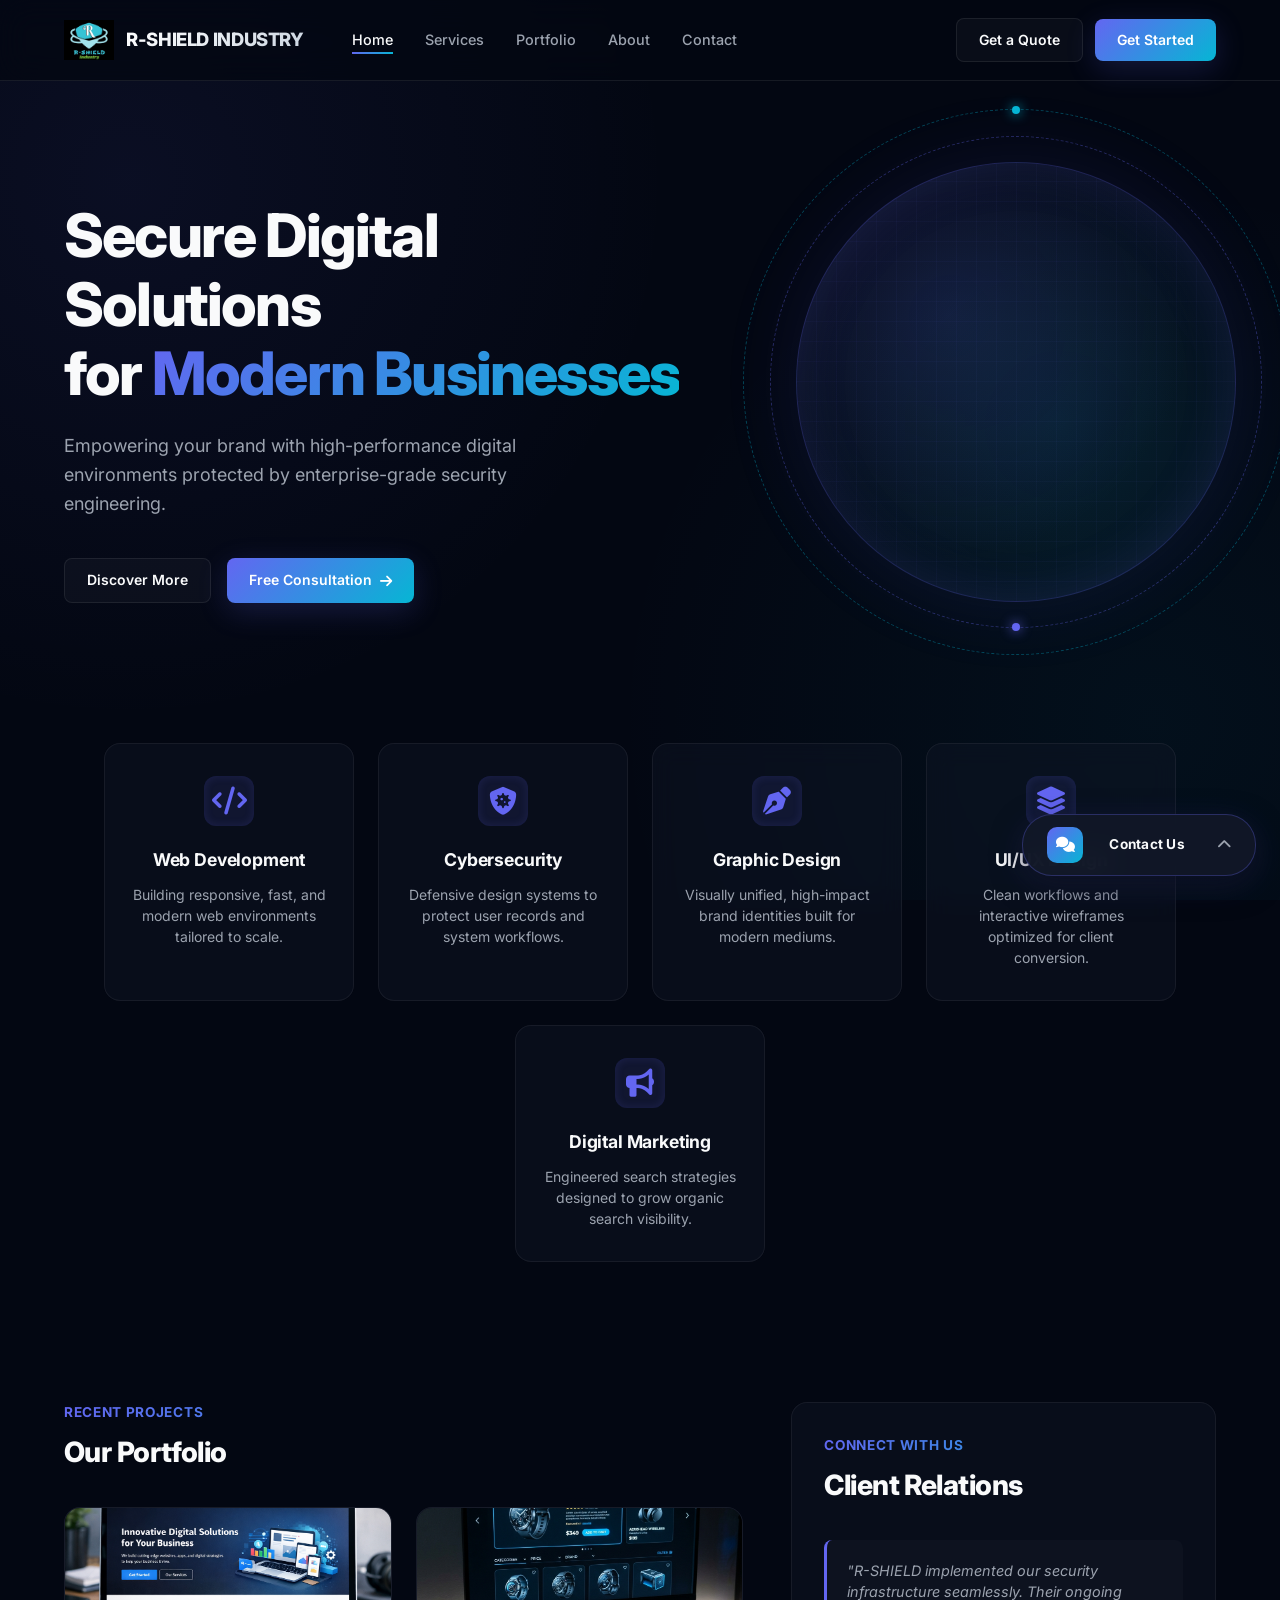
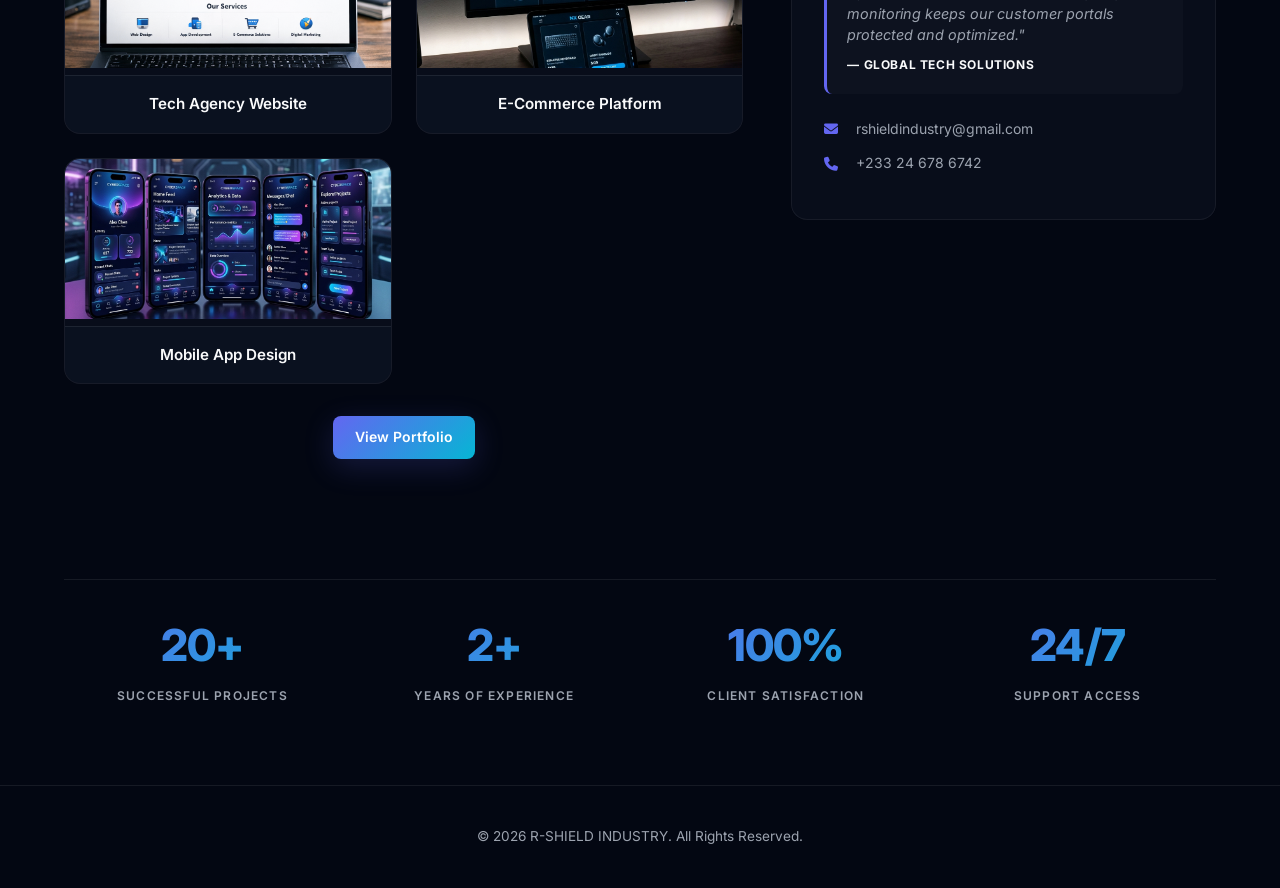
==== commit 99717080: "Final Changes and Photo Uploads" ====
--- a/index.html
+++ b/index.html
@@ -7,6 +7,22 @@
     <link rel="stylesheet" href="styles.css">
     <link rel="stylesheet" href="https://cdnjs.cloudflare.com/ajax/libs/font-awesome/6.4.0/css/all.min.css">
 </head>
+<style>
+        .services-grid {
+            display: flex !important;
+            flex-wrap: wrap;
+            justify-content: center;
+        }
+        .service-card {
+            flex: 1 1 300px;
+            max-width: 250px;
+            box-sizing: border-box;
+            text-align: center;
+            align-items: center;
+            display: flex;
+            flex-direction: column;
+        }
+    </style>
 <body>
     <header>
         <div class="container nav-container">
@@ -38,7 +54,6 @@
     </header>
 
     <main class="container">
-        <!-- Hero Section -->
         <section class="hero">
             <div class="hero-content">
                 <h1>Secure Digital Solutions<br>for <span class="text-gradient">Modern Businesses</span></h1>
@@ -59,7 +74,6 @@
             </div>
         </section>
 
-        <!-- Services Grid -->
         <section class="services">
             <div class="services-grid">
                 <div class="service-card">
@@ -90,7 +104,6 @@
             </div>
         </section>
 
-        <!-- Bottom Layout: Portfolio & Testimonials/Contact -->
         <section class="bottom-section">
             <div class="portfolio-section">
                 <div class="section-header">
@@ -114,7 +127,6 @@
                 <a href="portfolio.html" class="btn btn-primary btn-center">View Portfolio</a>
             </div>
 
-            <!-- Contact Panel Placeholder -->
             <div class="contact-panel">
                 <div class="section-header">
                     <p>Connect With Us</p>
@@ -129,21 +141,16 @@
                 <div class="contact-info" style="margin-bottom: 0;">
                     <div class="contact-item">
                         <i class="fa-solid fa-envelope"></i>
-                        <span>info@rshield.com</span>
+                        <span>rshieldindustry@gmail.com</span>
                     </div>
                     <div class="contact-item">
                         <i class="fa-solid fa-phone"></i>
-                        <span>+233 000 0000</span>
-                    </div>
-                    <div class="contact-item">
-                        <i class="fa-solid fa-location-dot"></i>
-                        <span>1234 Cyber St, Tech City</span>
-                    </div>
-                </div>
-            </div>
-        </section>
-
-        <!-- Stats Footer -->
+                        <span>+233 24 678 6742</span>
+                    </div>
+                </div>
+            </div>
+        </section>
+
         <section class="stats">
             <div class="stats-grid">
                 <div class="stat-item">
@@ -166,9 +173,7 @@
         </section>
     </main>
 
-    <!-- Static Floating Contact Widget -->
     <div class="floating-contact-container" id="floatingContactContainer">
-        <!-- Floating Contact Form Wrapper -->
         <div class="contact-form-wrapper floating-form-wrapper" id="contactFormWrapper">
             <div class="contact-form-card">
                 <h3>Send a Message</h3>
@@ -187,7 +192,6 @@
             </div>
         </div>
 
-        <!-- Floating Message Bubble Trigger -->
         <div class="message-bubble floating-bubble" id="messageBubble" onclick="toggleContactForm()">
             <div class="bubble-avatar" style="width: 36px; height: 36px; min-width: 36px; font-size: 0.95rem; margin-right: 10px;">
                 <i class="fa-solid fa-comments"></i>
--- a/styles.css
+++ b/styles.css
@@ -6,9 +6,7 @@
   --border-color: rgba(255, 255, 255, 0.08);
   --text-main: #f9fafb;
   --text-muted: #9ca3af;
-  
-  /* Gradients & Accents */
-  --accent-color: #6366f1; /* Cyber Indigo */
+  --accent-color: #6366f1; 
   --accent-hover: #4f46e5;
   --accent-cyan: #06b6d4;
   --gradient-primary: linear-gradient(135deg, #6366f1 0%, #06b6d4 100%);
@@ -46,14 +44,12 @@
   list-style: none;
 }
 
-/* Container */
 .container {
   max-width: 1200px;
   margin: 0 auto;
   padding: 0 24px;
 }
 
-/* Header */
 header {
   border-bottom: 1px solid var(--border-color);
   background: rgba(3, 7, 18, 0.75);
@@ -92,7 +88,6 @@
   -webkit-text-fill-color: transparent;
 }
 
-/* Desktop Navigation Wrapper */
 .nav-menu-wrapper {
   display: flex;
   align-items: center;
@@ -139,7 +134,6 @@
   align-items: center;
 }
 
-/* Menu Toggle Button (Mobile) */
 .menu-toggle {
   display: none;
   background: none;
@@ -152,7 +146,6 @@
   transition: color 0.2s ease;
 }
 
-/* Buttons */
 .btn {
   padding: 10px 22px;
   border-radius: 8px;
@@ -190,7 +183,6 @@
   box-shadow: 0 12px 35px rgba(99, 102, 241, 0.35);
 }
 
-/* Hero Section */
 .hero {
   padding: 120px 0 80px;
   position: relative;
@@ -240,7 +232,6 @@
   perspective: 1000px;
 }
 
-/* Double Sci-Fi Orbital Rings Globe */
 .globe {
   width: 100%;
   height: 100%;
@@ -267,7 +258,6 @@
     repeating-linear-gradient(90deg, transparent, transparent 19px, rgba(99, 102, 241, 0.08) 20px);
 }
 
-/* Inner and Outer Sci-Fi Intersecting Ring Paths */
 .globe-ring-1 {
   position: absolute;
   inset: -12%;
@@ -310,7 +300,6 @@
   transform: translate(-50%, 50%);
 }
 
-/* 3D Rotational Animations to Cross Paths without Colliding */
 @keyframes orbitSpin1 {
   0% {
     transform: rotateX(65deg) rotateY(15deg) rotateZ(0deg);
@@ -334,7 +323,6 @@
   50% { transform: scale(1.03); opacity: 1; }
 }
 
-/* Services */
 .services {
   padding: 60px 0;
 }
@@ -388,7 +376,6 @@
   line-height: 1.5;
 }
 
-/* Layout for Bottom Half */
 .bottom-section {
   display: grid;
   grid-template-columns: 1.6fr 1fr;
@@ -396,7 +383,6 @@
   padding: 80px 0;
 }
 
-/* Portfolio Section */
 .section-header {
   margin-bottom: 32px;
 }
@@ -466,7 +452,6 @@
   margin: 0 auto;
 }
 
-/* Testimonials / Contact Panel */
 .contact-panel {
   background: var(--glass-bg);
   border: var(--glass-border);
@@ -476,7 +461,6 @@
   backdrop-filter: blur(12px);
 }
 
-/* Premium Message Bubble */
 .message-bubble {
   display: flex;
   align-items: center;
@@ -539,7 +523,6 @@
   transition: transform 0.25s ease;
 }
 
-/* Collapsible Form Animation */
 .contact-form-wrapper {
   max-height: 0;
   overflow: hidden;
@@ -603,17 +586,16 @@
   min-height: 90px;
 }
 
-/* Stats Section */
 .stats {
   border-top: 1px solid var(--border-color);
-  padding: 60px 0;
+  padding: 30px 0;
   margin-top: 40px;
 }
 
 .stats-grid {
   display: grid;
   grid-template-columns: repeat(4, 1fr);
-  gap: 30px;
+  gap: 15px;
   text-align: center;
 }
 
@@ -635,7 +617,6 @@
   font-weight: 600;
 }
 
-/* Page Headers */
 .page-header {
   text-align: center;
   padding: 110px 0 80px;
@@ -675,7 +656,6 @@
   font-size: 1.05rem;
 }
 
-/* Responsive Page Header Background Overrides */
 .page-header.header-services {
   background: linear-gradient(180deg, rgba(6, 182, 212, 0.05) 0%, rgba(3, 7, 18, 1) 100%);
 }
@@ -692,7 +672,6 @@
   background: linear-gradient(180deg, rgba(16, 185, 129, 0.04) 0%, rgba(3, 7, 18, 1) 100%);
 }
 
-/* About Grid & Team */
 .about-grid {
   display: grid;
   grid-template-columns: 1fr 1fr;
@@ -772,7 +751,6 @@
   letter-spacing: 0.05em;
 }
 
-/* Floating Widget Styles */
 .floating-contact-container {
   position: fixed;
   bottom: 24px;
@@ -852,7 +830,6 @@
   color: var(--text-main);
 }
 
-/* Testimonial Box layout adjustment */
 .testimonial-box {
   background: rgba(255, 255, 255, 0.02);
   border-left: 3px solid var(--accent-color);
@@ -937,8 +914,6 @@
   box-shadow: 0 0 8px rgba(0, 220, 170, 0.5);
 }
 
-
-/* Responsive Customizations & Overrides */
 @media (max-width: 900px) {
   .hero {
     padding: 80px 0 60px;
@@ -958,7 +933,7 @@
     justify-content: center;
   }
   .hero-graphic {
-    display: none; /* Hide background graphical node to prevent small screen structural overlap */
+    display: none;
   }
   .bottom-section {
     grid-template-columns: 1fr;
@@ -1029,7 +1004,6 @@
     width: 100%;
   }
 
-  /* Structural Padding adjustments on mobile viewports */
   .page-header {
     padding: 80px 0 60px;
     margin-bottom: 40px;
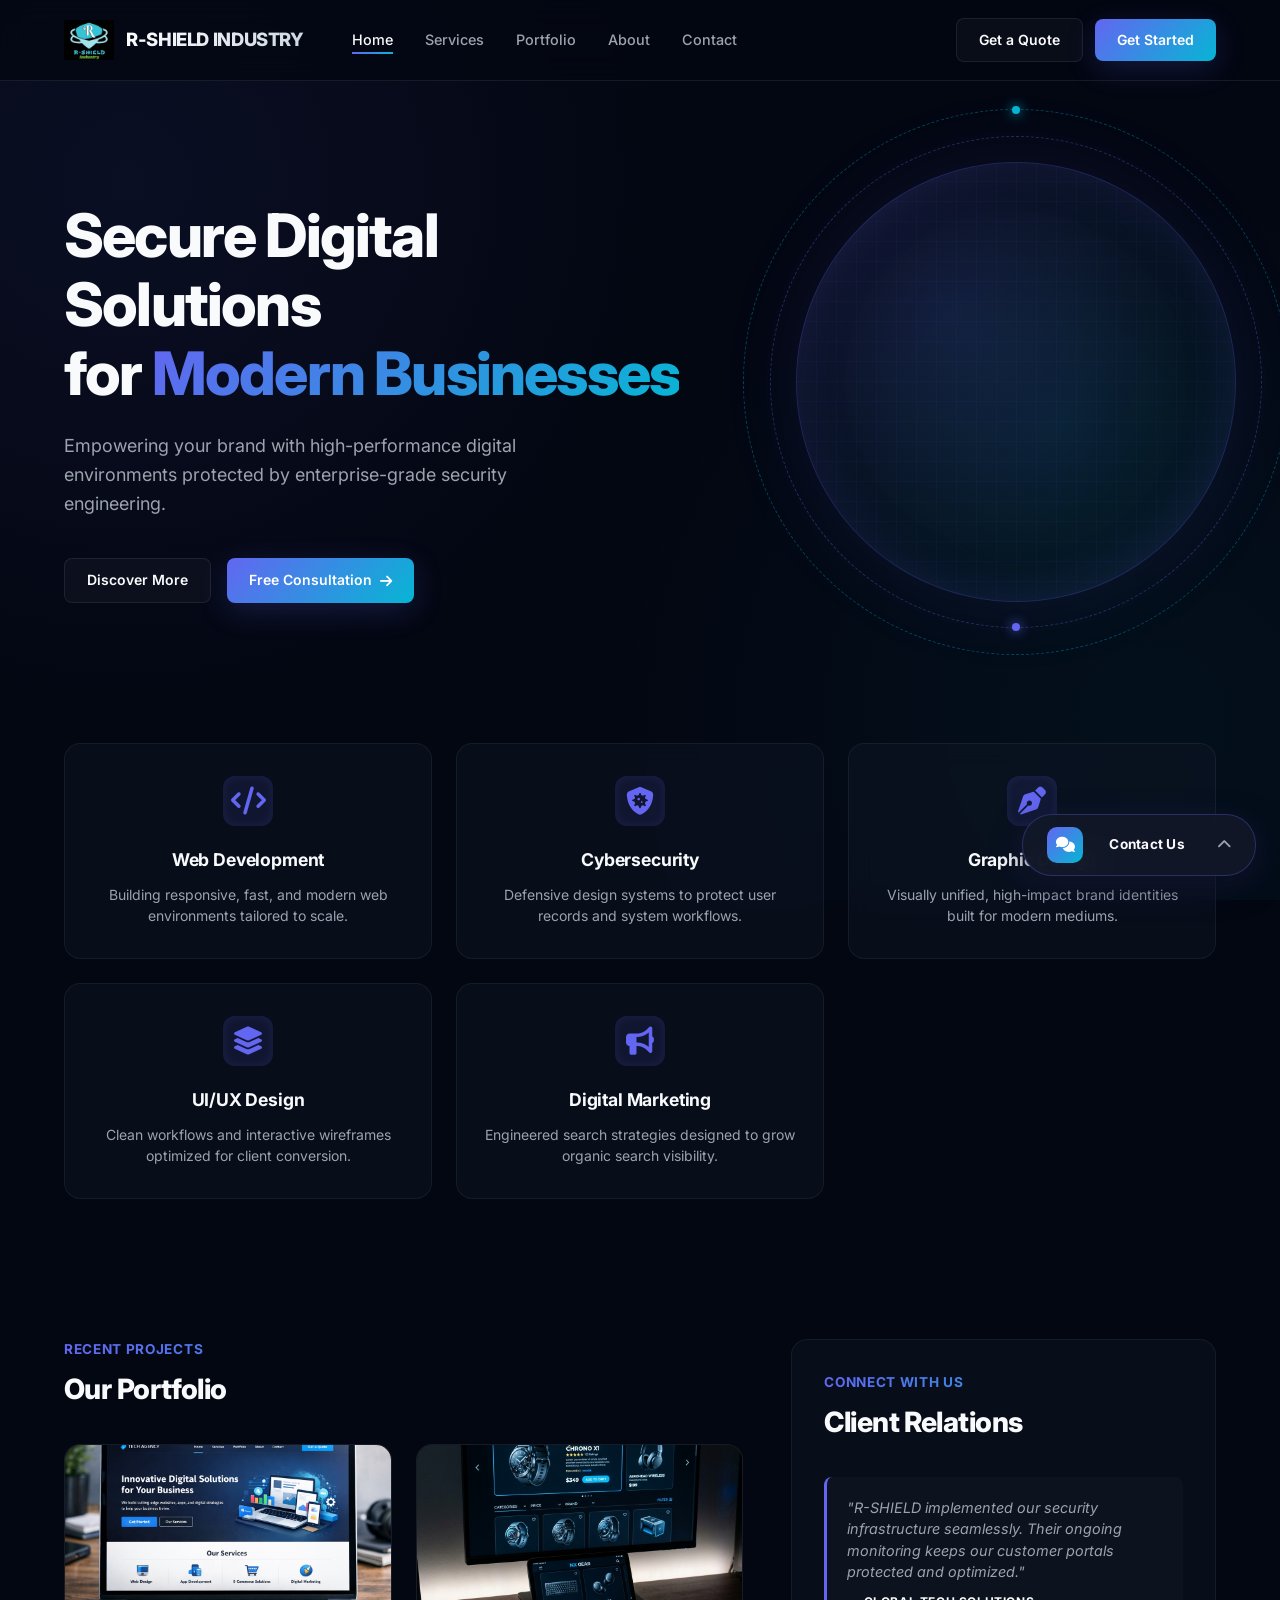
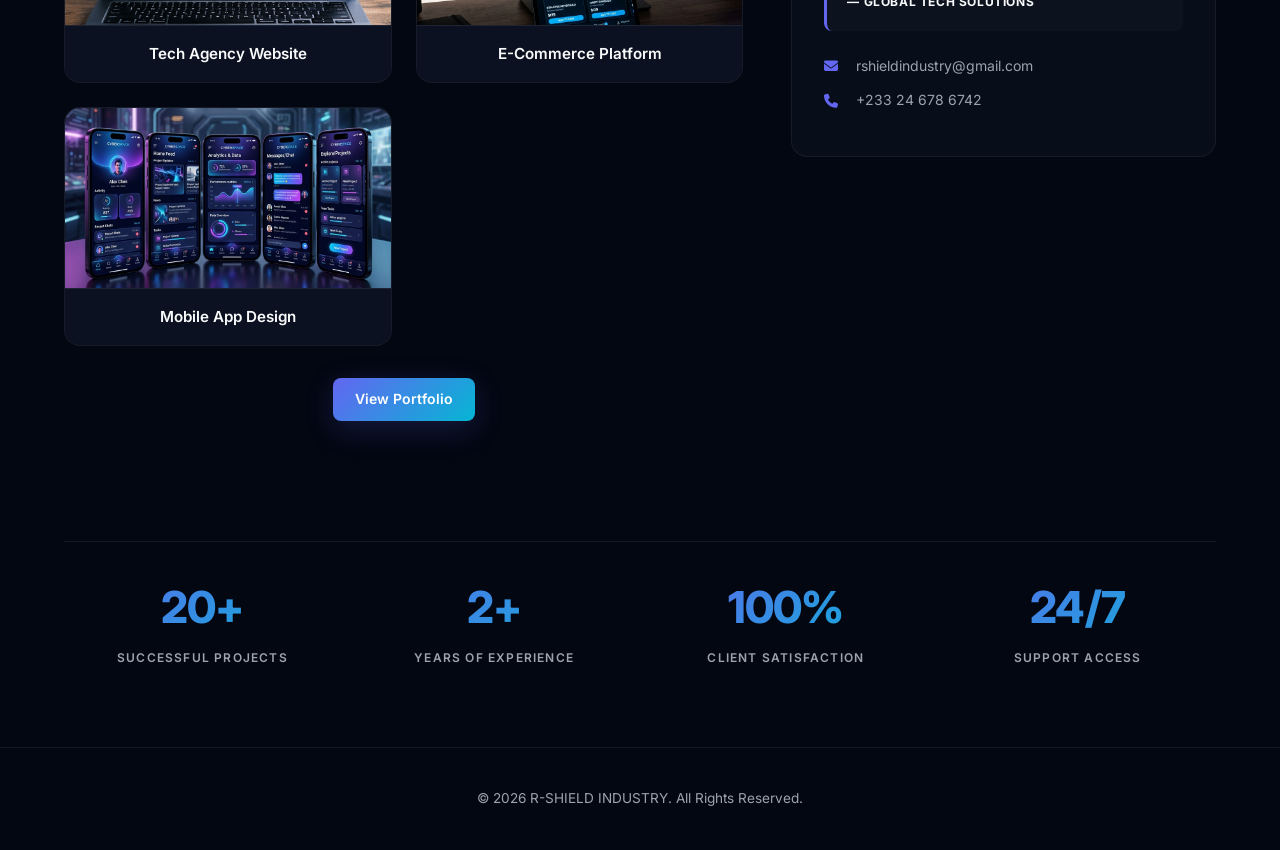
==== commit 4ee22de8: "Responsiveness improvement" ====
--- a/index.html
+++ b/index.html
@@ -7,22 +7,6 @@
     <link rel="stylesheet" href="styles.css">
     <link rel="stylesheet" href="https://cdnjs.cloudflare.com/ajax/libs/font-awesome/6.4.0/css/all.min.css">
 </head>
-<style>
-        .services-grid {
-            display: flex !important;
-            flex-wrap: wrap;
-            justify-content: center;
-        }
-        .service-card {
-            flex: 1 1 300px;
-            max-width: 250px;
-            box-sizing: border-box;
-            text-align: center;
-            align-items: center;
-            display: flex;
-            flex-direction: column;
-        }
-    </style>
 <body>
     <header>
         <div class="container nav-container">
--- a/styles.css
+++ b/styles.css
@@ -22,6 +22,11 @@
   font-family: 'Inter', sans-serif;
 }
 
+html {
+  background-color: var(--bg-color);
+  scroll-behavior: smooth;
+}
+
 body {
   background-color: var(--bg-color);
   color: var(--text-main);
@@ -54,9 +59,10 @@
   border-bottom: 1px solid var(--border-color);
   background: rgba(3, 7, 18, 0.75);
   backdrop-filter: blur(16px);
+  -webkit-backdrop-filter: blur(16px);
   position: sticky;
   top: 0;
-  z-index: 100;
+  z-index: 110;
 }
 
 .nav-container {
@@ -188,10 +194,13 @@
   position: relative;
   display: flex;
   align-items: center;
+  z-index: 1;
 }
 
 .hero-content {
   max-width: 620px;
+  position: relative;
+  z-index: 2;
 }
 
 .hero h1 {
@@ -228,7 +237,7 @@
   width: 440px;
   height: 440px;
   pointer-events: none;
-  z-index: -1;
+  z-index: 1;
   perspective: 1000px;
 }
 
@@ -301,21 +310,13 @@
 }
 
 @keyframes orbitSpin1 {
-  0% {
-    transform: rotateX(65deg) rotateY(15deg) rotateZ(0deg);
-  }
-  100% {
-    transform: rotateX(65deg) rotateY(15deg) rotateZ(360deg);
-  }
+  0% { transform: rotateX(65deg) rotateY(15deg) rotateZ(0deg); }
+  100% { transform: rotateX(65deg) rotateY(15deg) rotateZ(360deg); }
 }
 
 @keyframes orbitSpin2 {
-  0% {
-    transform: rotateX(-45deg) rotateY(-30deg) rotateZ(360deg);
-  }
-  100% {
-    transform: rotateX(-45deg) rotateY(-30deg) rotateZ(0deg);
-  }
+  0% { transform: rotateX(-45deg) rotateY(-30deg) rotateZ(360deg); }
+  100% { transform: rotateX(-45deg) rotateY(-30deg) rotateZ(0deg); }
 }
 
 @keyframes globePulse {
@@ -329,8 +330,9 @@
 
 .services-grid {
   display: grid;
-  grid-template-columns: repeat(auto-fit, minmax(260px, 1fr));
+  grid-template-columns: repeat(auto-fit, minmax(280px, 1fr));
   gap: 24px;
+  justify-content: center;
 }
 
 .service-card {
@@ -340,6 +342,14 @@
   border-radius: 16px;
   transition: all 0.3s cubic-bezier(0.4, 0, 0.2, 1);
   backdrop-filter: blur(12px);
+  -webkit-backdrop-filter: blur(12px);
+  display: flex;
+  flex-direction: column;
+  align-items: center;
+  text-align: center;
+  width: 100%;
+  max-width: 380px;
+  margin: 0 auto;
 }
 
 .service-card:hover {
@@ -406,9 +416,10 @@
 
 .portfolio-grid {
   display: grid;
-  grid-template-columns: repeat(auto-fit, minmax(240px, 1fr));
+  grid-template-columns: repeat(auto-fit, minmax(280px, 1fr));
   gap: 24px;
   margin-bottom: 32px;
+  justify-content: center;
 }
 
 .portfolio-card {
@@ -417,6 +428,11 @@
   border-radius: 16px;
   overflow: hidden;
   transition: all 0.3s cubic-bezier(0.4, 0, 0.2, 1);
+  display: flex;
+  flex-direction: column;
+  width: 100%;
+  max-width: 380px;
+  margin: 0 auto;
 }
 
 .portfolio-card:hover {
@@ -427,7 +443,7 @@
 
 .portfolio-img {
   width: 100%;
-  height: 160px;
+  height: 180px;
   background-color: rgba(15, 23, 42, 0.8);
   object-fit: cover;
   transition: transform 0.5s ease;
@@ -459,6 +475,7 @@
   padding: 32px;
   height: max-content;
   backdrop-filter: blur(12px);
+  -webkit-backdrop-filter: blur(12px);
 }
 
 .message-bubble {
@@ -553,7 +570,6 @@
   width: 20px;
 }
 
-/* Input Fields */
 .form-group {
   margin-bottom: 16px;
 }
@@ -568,6 +584,7 @@
   font-size: 0.875rem;
   outline: none;
   transition: all 0.2s ease;
+  -webkit-appearance: none;
 }
 
 .form-control:focus {
@@ -657,19 +674,35 @@
 }
 
 .page-header.header-services {
-  background: linear-gradient(180deg, rgba(6, 182, 212, 0.05) 0%, rgba(3, 7, 18, 1) 100%);
+  background:
+    linear-gradient(135deg, rgba(0, 40, 100, 0.9) 0%, rgba(5, 10, 21, 0.95) 40%, rgba(0, 80, 160, 0.7) 100%),
+    url('assets/images/service.png');
+  background-size: cover;
+  background-position: center;
 }
 
 .page-header.header-portfolio {
-  background: linear-gradient(180deg, rgba(99, 102, 241, 0.06) 0%, rgba(3, 7, 18, 1) 100%);
+  background:
+    linear-gradient(135deg, rgba(10, 20, 60, 0.9) 0%, rgba(5, 10, 21, 0.95) 40%, rgba(30, 60, 150, 0.7) 100%),
+    url('assets/images/portfolio.png');
+  background-size: cover;
+  background-position: center;
 }
 
 .page-header.header-about {
-  background: linear-gradient(180deg, rgba(139, 92, 246, 0.05) 0%, rgba(3, 7, 18, 1) 100%);
+  background:
+    linear-gradient(135deg, rgba(20, 10, 60, 0.9) 0%, rgba(5, 10, 21, 0.95) 40%, rgba(60, 20, 120, 0.6) 100%),
+    url('assets/images/about.png');
+  background-size: cover;
+  background-position: center;
 }
 
 .page-header.header-contact {
-  background: linear-gradient(180deg, rgba(16, 185, 129, 0.04) 0%, rgba(3, 7, 18, 1) 100%);
+  background:
+    linear-gradient(135deg, rgba(0, 40, 50, 0.9) 0%, rgba(5, 10, 21, 0.95) 40%, rgba(0, 100, 80, 0.6) 100%),
+    url('assets/images/contact.png');
+  background-size: cover;
+  background-position: center;
 }
 
 .about-grid {
@@ -709,9 +742,10 @@
 
 .team-grid {
   display: grid;
-  grid-template-columns: repeat(auto-fit, minmax(260px, 1fr));
+  grid-template-columns: repeat(auto-fit, minmax(240px, 1fr));
   gap: 30px;
   margin-top: 60px;
+  justify-content: center;
 }
 
 .team-card {
@@ -721,6 +755,12 @@
   padding: 32px 24px;
   text-align: center;
   transition: transform 0.3s ease, border-color 0.3s ease;
+  display: flex;
+  flex-direction: column;
+  align-items: center;
+  width: 100%;
+  max-width: 280px;
+  margin: 0 auto;
 }
 
 .team-card:hover {
@@ -769,6 +809,7 @@
   box-shadow: 0 10px 30px rgba(0, 0, 0, 0.5), var(--neon-glow);
   background: rgba(17, 24, 39, 0.95) !important;
   backdrop-filter: blur(12px);
+  -webkit-backdrop-filter: blur(12px);
   border-radius: 30px !important;
   padding: 12px 24px !important;
   border: 1px solid rgba(99, 102, 241, 0.3) !important;
@@ -804,6 +845,7 @@
   border-radius: 16px;
   box-shadow: 0 15px 40px rgba(0, 0, 0, 0.6);
   backdrop-filter: blur(16px);
+  -webkit-backdrop-filter: blur(16px);
   overflow: hidden;
   transition: max-height 0.4s cubic-bezier(0.4, 0, 0.2, 1), opacity 0.3s ease, transform 0.3s ease;
   transform: translateY(10px);
@@ -853,67 +895,6 @@
   font-style: normal;
 }
 
-/* Page-specific header themes */
-.page-header.header-services {
-  background:
-    linear-gradient(135deg, rgba(0, 40, 100, 0.9) 0%, rgba(5, 10, 21, 0.95) 40%, rgba(0, 80, 160, 0.7) 100%),
-    url('assets/images/service.png');
-  background-size: cover;
-  background-position: center;
-}
-.page-header.header-services::after {
-  background: radial-gradient(circle, rgba(0, 180, 255, 0.12) 0%, transparent 70%);
-}
-.page-header.header-services .header-particles span {
-  background: rgba(0, 200, 255, 0.5);
-  box-shadow: 0 0 8px rgba(0, 200, 255, 0.5);
-}
-
-.page-header.header-portfolio {
-  background:
-    linear-gradient(135deg, rgba(10, 20, 60, 0.9) 0%, rgba(5, 10, 21, 0.95) 40%, rgba(30, 60, 150, 0.7) 100%),
-    url('assets/images/portfolio.png');
-  background-size: cover;
-  background-position: center;
-}
-.page-header.header-portfolio::after {
-  background: radial-gradient(circle, rgba(60, 100, 255, 0.12) 0%, transparent 70%);
-}
-.page-header.header-portfolio .header-particles span {
-  background: rgba(80, 120, 255, 0.5);
-  box-shadow: 0 0 8px rgba(80, 120, 255, 0.5);
-}
-
-.page-header.header-about {
-  background:
-    linear-gradient(135deg, rgba(20, 10, 60, 0.9) 0%, rgba(5, 10, 21, 0.95) 40%, rgba(60, 20, 120, 0.6) 100%),
-    url('assets/images/about.png');
-  background-size: cover;
-  background-position: center;
-}
-.page-header.header-about::after {
-  background: radial-gradient(circle, rgba(120, 60, 255, 0.1) 0%, transparent 70%);
-}
-.page-header.header-about .header-particles span {
-  background: rgba(140, 80, 255, 0.5);
-  box-shadow: 0 0 8px rgba(140, 80, 255, 0.5);
-}
-
-.page-header.header-contact {
-  background:
-    linear-gradient(135deg, rgba(0, 40, 50, 0.9) 0%, rgba(5, 10, 21, 0.95) 40%, rgba(0, 100, 80, 0.6) 100%),
-    url('assets/images/contact.png');
-  background-size: cover;
-  background-position: center;
-}
-.page-header.header-contact::after {
-  background: radial-gradient(circle, rgba(0, 200, 150, 0.1) 0%, transparent 70%);
-}
-.page-header.header-contact .header-particles span {
-  background: rgba(0, 220, 170, 0.5);
-  box-shadow: 0 0 8px rgba(0, 220, 170, 0.5);
-}
-
 @media (max-width: 900px) {
   .hero {
     padding: 80px 0 60px;
@@ -950,21 +931,22 @@
 }
 
 @media (max-width: 768px) {
-  /* Toggle Hamburger Display and Setup */
   .menu-toggle {
     display: block;
   }
 
   .nav-menu-wrapper {
     position: fixed;
-    top: 0;
+    top: 80px;
     right: -100%;
     width: 290px;
-    height: 100vh;
+    height: calc(100vh - 80px);
+    height: calc(100dvh - 80px);
     background: rgba(3, 7, 18, 0.98);
     backdrop-filter: blur(20px);
+    -webkit-backdrop-filter: blur(20px);
     border-left: 1px solid var(--border-color);
-    padding: 100px 32px 40px;
+    padding: 40px 32px;
     display: flex;
     flex-direction: column;
     justify-content: flex-start;
@@ -972,6 +954,8 @@
     margin-left: 0;
     transition: right 0.4s cubic-bezier(0.4, 0, 0.2, 1);
     z-index: 105;
+    overflow-y: auto;
+    -webkit-overflow-scrolling: touch;
   }
 
   .nav-menu-wrapper.active {
@@ -989,8 +973,9 @@
   }
 
   .nav-links a {
-    font-size: 1rem;
+    font-size: 1.1rem;
     display: block;
+    padding: 8px 0;
   }
 
   .nav-actions {
@@ -1002,6 +987,11 @@
 
   .nav-actions .btn {
     width: 100%;
+    padding: 12px;
+  }
+
+  .form-control {
+    font-size: 16px;
   }
 
   .page-header {
